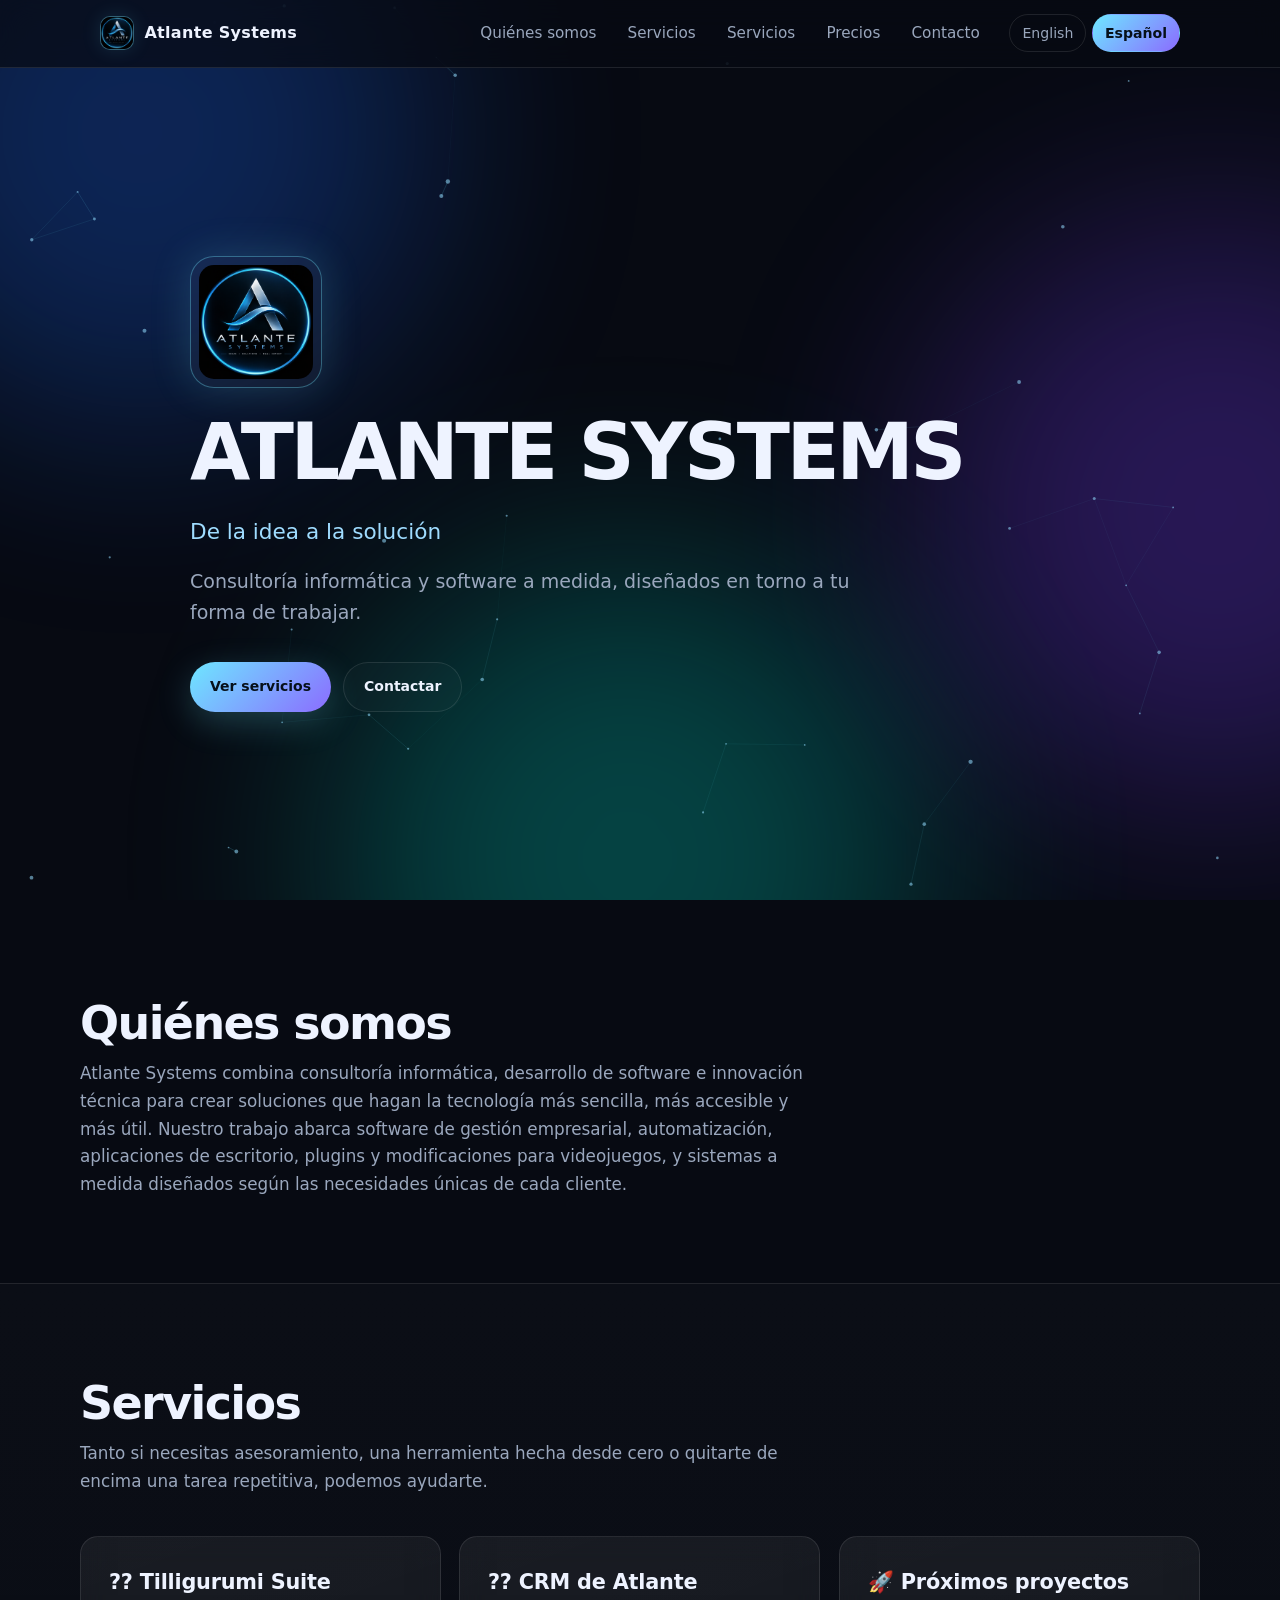
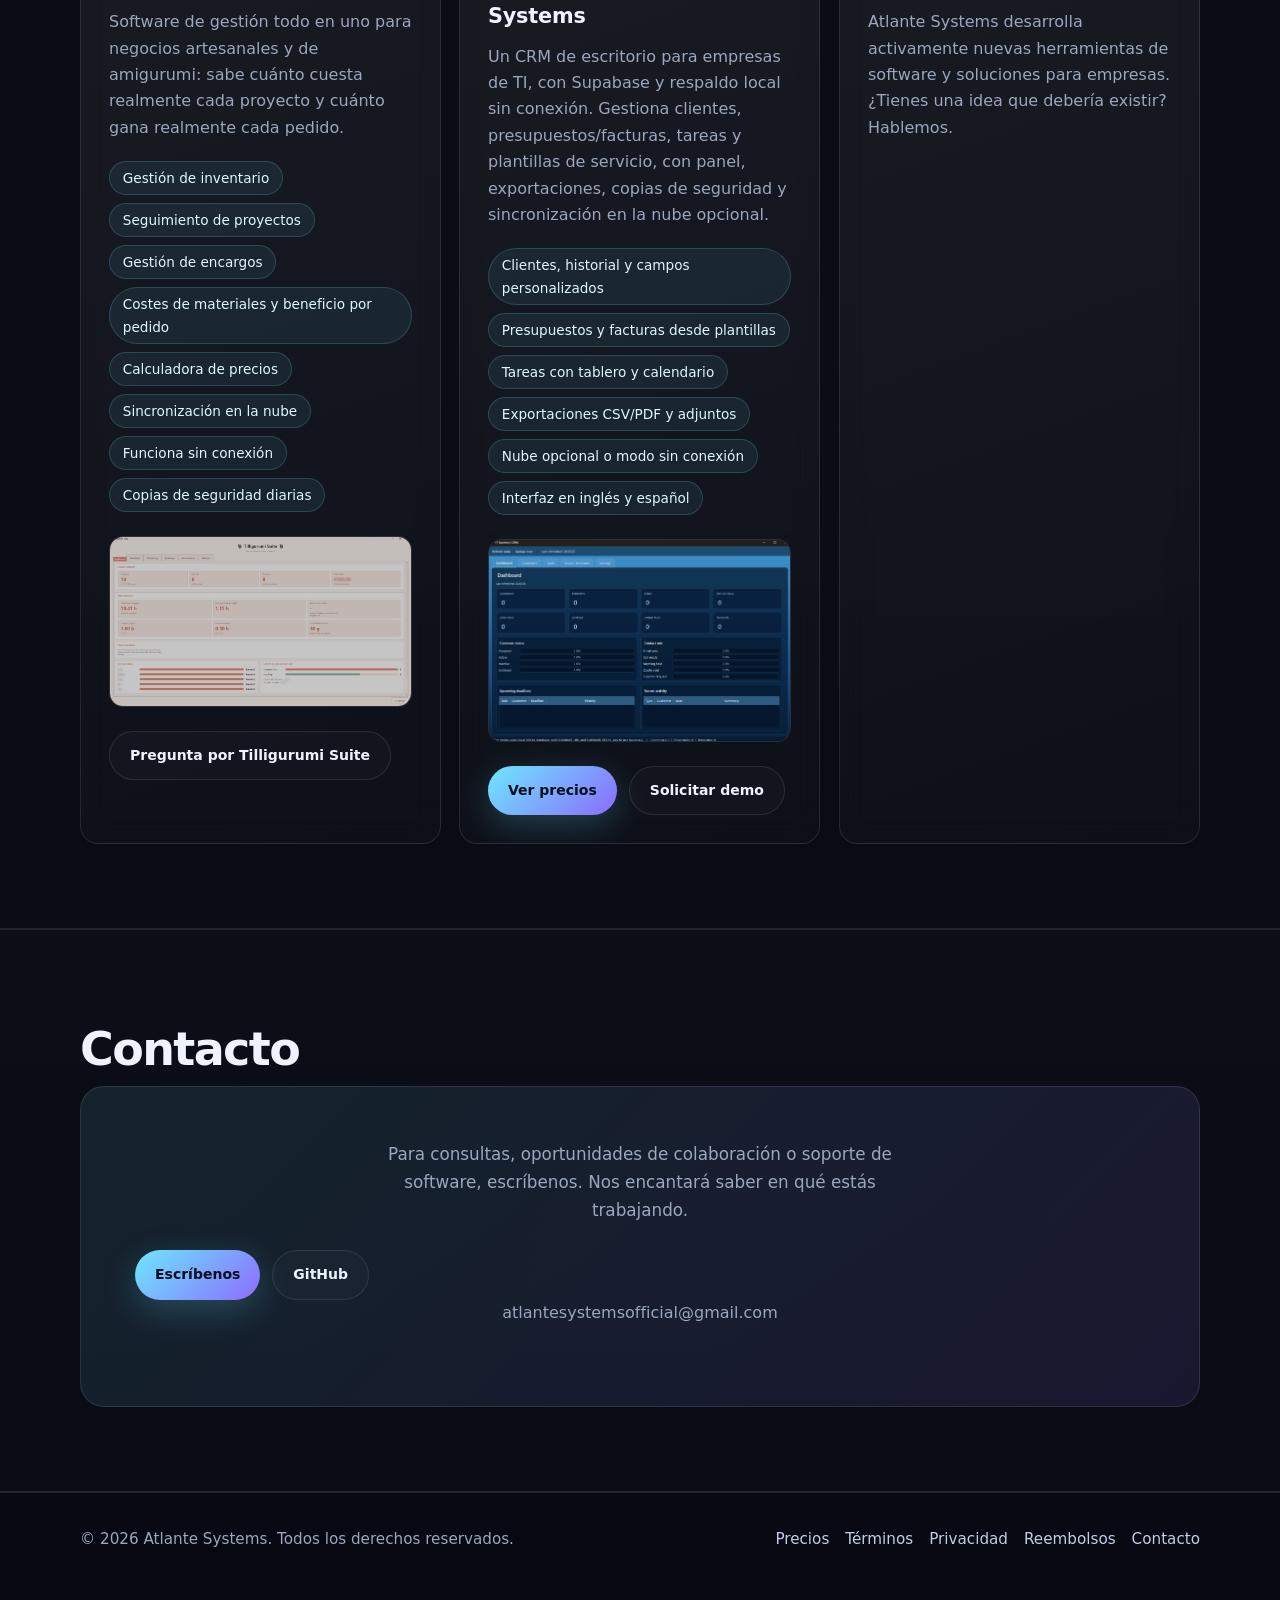
==== index-es.html @ a7b64d45 "Fix broken layout and restore homepage content - Make reveal animations JS-gated so content is visib" ====
<!DOCTYPE html>
<html lang="es">
<head>
<meta charset="UTF-8">
<meta name="viewport" content="width=device-width, initial-scale=1">

<title>Atlante Systems | Consultoría informática y software a medida</title>
<meta name="description" content="Atlante Systems es una consultora informática y estudio de software. Creamos software de gestión, automatización, aplicaciones de escritorio, plugins para juegos y sistemas a medida.">
<meta name="theme-color" content="#0b1020">
<meta name="color-scheme" content="dark">

<link rel="icon" href="favicon.svg" type="image/svg+xml">
<link rel="alternate" hreflang="en" href="index.html">
<link rel="alternate" hreflang="es" href="index-es.html">
<link rel="alternate" hreflang="x-default" href="index.html">

<!-- Vistas previas de enlaces (WhatsApp, LinkedIn, Discord...).
     Cuando la web esté publicada, cambia og:image por la dirección completa, p. ej. https://tu-web.com/og-image.png -->
<meta property="og:type" content="website">
<meta property="og:site_name" content="Atlante Systems">
<meta property="og:title" content="Atlante Systems | Consultoría informática y software a medida">
<meta property="og:description" content="Software de gestión, automatización, aplicaciones de escritorio, plugins para juegos y sistemas a medida, diseñados en torno a tu forma de trabajar.">
<meta property="og:image" content="og-image.png">
<meta property="og:locale" content="es_ES">
<meta property="og:locale:alternate" content="en_GB">
<meta name="twitter:card" content="summary_large_image">

<script type="application/ld+json">
{
  "@context": "https://schema.org",
  "@type": "Organization",
  "name": "Atlante Systems",
  "description": "Consultoría informática y desarrollo de software: software de gestión, automatización, aplicaciones de escritorio, plugins para juegos y sistemas a medida.",
  "sameAs": ["https://github.com/Atlante-Systems"]
}
</script>

<link rel="stylesheet" href="styles.css">
<link rel="stylesheet" href="projects-carousel.css">
</head>

<body>

<a class="skip-link" href="#main">Saltar al contenido</a>
<div class="orbs" aria-hidden="true"><div class="orb one"></div><div class="orb two"></div><div class="orb three"></div></div>
<canvas id="network" aria-hidden="true"></canvas>

<header class="site-header">
  <nav class="nav" aria-label="Menú principal">
    <a class="brand" href="#top">
      <img src="logo.png" alt="" width="34" height="34">
      <span>Atlante Systems</span>
    </a>

    <ul class="nav-links">
      <li><a href="#about">Quiénes somos</a></li>
      <li><a href="#services">Servicios</a></li>
      <li><a href="#services">Servicios</a></li>
      <li><a href="pricing-es.html">Precios</a></li>
      <li><a href="#contact">Contacto</a></li>
    </ul>

    <div class="lang-switch" role="group" aria-label="Idioma">
      <a href="index.html" hreflang="en" lang="en">English</a>
      <a href="index-es.html" hreflang="es" lang="es" aria-current="page">Español</a>
    </div>
  </nav>
</header>

<main id="main">

  <section class="hero" id="top">
    <img class="hero-logo" src="logo.png" alt="Logotipo de Atlante Systems" width="150" height="150" fetchpriority="high">

    <h1>ATLANTE SYSTEMS</h1>
    <p class="subtitle">De la idea a la solución</p>
    <p class="lead">Consultoría informática y software a medida, diseñados en torno a tu forma de trabajar.</p>

    <div class="hero-buttons">
      <a href="#services" class="btn btn-primary">Ver servicios</a>
      <a href="#contact" class="btn btn-secondary">Contactar</a>
    </div>
  </section>

  <section class="section reveal" id="about">
    <div class="container">
      <h2>Quiénes somos</h2>
      <p class="about-text">
        Atlante Systems combina consultoría informática, desarrollo de software e innovación técnica
        para crear soluciones que hagan la tecnología más sencilla, más accesible y más útil.
        Nuestro trabajo abarca software de gestión empresarial, automatización, aplicaciones de escritorio,
        plugins y modificaciones para videojuegos, y sistemas a medida diseñados
        según las necesidades únicas de cada cliente.
      </p>
    </div>
  </section>

  <section class="section section--alt reveal" id="services">
    <div class="container">
      <h2>Servicios</h2>
      <p class="section-intro">
        Tanto si necesitas asesoramiento, una herramienta hecha desde cero o quitarte de encima
        una tarea repetitiva, podemos ayudarte.
      </p>

      <div class="cards">
                        <article class="card tilt">
          <h3>?? Tilligurumi Suite</h3>
          <p>
            Software de gestión todo en uno para negocios artesanales y de amigurumi:
            sabe cuánto cuesta realmente cada proyecto y cuánto gana realmente cada pedido.
          </p>

          <ul class="chips">
            <li>Gestión de inventario</li>
            <li>Seguimiento de proyectos</li>
            <li>Gestión de encargos</li>
            <li>Costes de materiales y beneficio por pedido</li>
            <li>Calculadora de precios</li>
            <li>Sincronización en la nube</li>
            <li>Funciona sin conexión</li>
            <li>Copias de seguridad diarias</li>
          </ul>

          <figure class="shot">
            <img src="tilligurumi-dashboard.png" alt="Panel de Tilligurumi Suite con pedidos, avisos de stock y beneficio por pedido" width="1200" height="800" loading="lazy">
          </figure>

          <div class="card-actions">
            <a class="btn btn-secondary" href="https://mail.google.com/mail/?view=cm&fs=1&to=atlantesystemsofficial@gmail.com&su=Tilligurumi%20Suite%20Enquiry">Pregunta por Tilligurumi Suite</a>
          </div>
        </article>

<article class="card tilt">
          <h3>?? CRM de Atlante Systems</h3>
          <p>
            Un CRM de escritorio para empresas de TI, con Supabase y respaldo local sin conexión.
            Gestiona clientes, presupuestos/facturas, tareas y plantillas de servicio, con panel,
            exportaciones, copias de seguridad y sincronización en la nube opcional.
          </p>

          <ul class="chips">
            <li>Clientes, historial y campos personalizados</li>
            <li>Presupuestos y facturas desde plantillas</li>
            <li>Tareas con tablero y calendario</li>
            <li>Exportaciones CSV/PDF y adjuntos</li>
            <li>Nube opcional o modo sin conexión</li>
            <li>Interfaz en inglés y español</li>
          </ul>

          <figure class="shot">
            <img src="atlante.png" alt="Panel del CRM de Atlante Systems con clientes, actividad reciente y próximos plazos" width="1200" height="800" loading="lazy">
          </figure>

          <div class="card-actions">
            <a class="btn btn-primary" href="pricing-es.html">Ver precios</a>
            <a class="btn btn-secondary" href="https://mail.google.com/mail/?view=cm&fs=1&to=atlantesystemsofficial@gmail.com&su=Solicitud%20de%20demo%20CRM%20de%20Atlante%20Systems">Solicitar demo</a>
          </div>
        </article>

        <article class="card tilt">
          <h3>🚀 Próximos proyectos</h3>
          <p>
            Atlante Systems desarrolla activamente nuevas herramientas de software y soluciones para empresas.
            ¿Tienes una idea que debería existir? Hablemos.
          </p>
        </article>
      </div>
    </div>
  </section>

  <section class="section section--alt reveal" id="contact">
    <div class="container">
      <h2>Contacto</h2>
      <div class="contact-card cta">
        <p class="about-text">
          Para consultas, oportunidades de colaboración o soporte de software, escríbenos.
          Nos encantará saber en qué estás trabajando.
        </p>

        <div class="contact-actions">
          <a class="btn btn-primary" href="https://mail.google.com/mail/?view=cm&fs=1&to=atlantesystemsofficial@gmail.com">Escríbenos</a>
          <a class="btn btn-secondary" href="https://github.com/Atlante-Systems">GitHub</a>
        </div>

        <p class="contact-email">atlantesystemsofficial@gmail.com</p>
      </div>
    </div>
  </section>

</main>

<footer class="site-footer">
  <div class="container footer-grid">
    <p>© 2026 Atlante Systems. Todos los derechos reservados.</p>
    <nav aria-label="Legal" class="footer-links">
      <a href="pricing-es.html">Precios</a>
      <a href="terms-es.html">Términos</a>
      <a href="privacy-es.html">Privacidad</a>
      <a href="refund-es.html">Reembolsos</a>
      <a href="#contact">Contacto</a>
    </nav>
  </div>
</footer>

<script src="site.js" defer></script>
</body>
</html>
---- styles.css ----
/* Atlante Systems - shared styles */
:root {
  --bg: #070a12;
  --bg-soft: #0d1322;
  --surface: rgba(255,255,255,.045);
  --surface-strong: rgba(255,255,255,.07);
  --line: rgba(255,255,255,.10);
  --line-strong: rgba(110,231,255,.38);
  --text: #eef3ff;
  --text-soft: #c3cde8;
  --muted: #9aa7bd;
  --cyan: #6ee7ff;
  --violet: #8b6cff;
  --accent: #6ee7ff;
  --accent-strong: #b7a8ff;
  --subtitle: #9fdcff;
  --bg-accent: #0b1020;
  --radius: 18px;
  --maxw: 1120px;
}

*,*::before,*::after{box-sizing:border-box}
html{scroll-behavior:smooth;scroll-padding-top:5.5rem;-webkit-text-size-adjust:100%}
body{margin:0;min-height:100vh;background:var(--bg);color:var(--text);font-family:Inter,"Segoe UI",system-ui,-apple-system,sans-serif;line-height:1.65;overflow-x:hidden}
img{display:block;max-width:100%;height:auto}
h1,h2,h3,h4,p,ul,figure{margin:0}
ul{padding:0;list-style:none}
a{color:var(--cyan);text-underline-offset:3px}
a:hover{color:#fff}
:focus-visible{outline:3px solid var(--cyan);outline-offset:3px;border-radius:6px}

.skip-link{position:absolute;top:-4rem;left:1rem;z-index:200;padding:.6rem 1rem;border-radius:8px;background:linear-gradient(135deg,var(--cyan),var(--violet));color:#06101a;font-weight:700;text-decoration:none}
.skip-link:focus{top:1rem;color:#06101a}

/* background */
#network{position:fixed;inset:0;z-index:0;width:100%;height:100%;pointer-events:none}
.orbs{position:fixed;inset:0;z-index:-1;overflow:hidden;pointer-events:none}
.orb{position:absolute;width:46vw;height:46vw;min-width:380px;min-height:380px;border-radius:50%;filter:blur(110px);opacity:.28;animation:drift 18s ease-in-out infinite alternate}
.orb.one{background:#1d6bff;top:-18%;left:-12%}
.orb.two{background:#7b3cff;top:24%;right:-18%;animation-delay:-6s}
.orb.three{background:#00d5c0;bottom:-28%;left:26%;animation-delay:-12s}
@keyframes drift{from{transform:translate3d(0,0,0) scale(1)}to{transform:translate3d(6%,8%,0) scale(1.18)}}

/* layout */
.wrap,.container{width:min(var(--maxw),92%);margin-inline:auto;position:relative;z-index:1}
main, .site-footer, .site-header {position:relative;z-index:1}

/* header/nav */
.site-header{position:sticky;top:0;z-index:100;background:rgba(7,10,18,.72);-webkit-backdrop-filter:blur(14px);backdrop-filter:blur(14px);border-bottom:1px solid var(--line)}
.nav{display:flex;flex-wrap:wrap;align-items:center;gap:.75rem 1rem;max-width:var(--maxw);margin:0 auto;padding:.8rem 1.25rem}
.brand{display:flex;align-items:center;gap:.65rem;color:var(--text);font-weight:700;letter-spacing:.02em;text-decoration:none}
.brand:hover{color:var(--text)}
.brand img{width:34px;height:34px;border:1px solid rgba(110,231,255,.35);border-radius:10px;background:rgba(255,255,255,.04);object-fit:cover;box-shadow:0 0 20px rgba(110,231,255,.12)}
.nav-links{display:flex;flex-wrap:wrap;gap:.25rem;margin-left:auto}
.nav-links a{display:block;padding:.5rem .85rem;border-radius:8px;color:var(--muted);font-size:.95rem;text-decoration:none}
.nav-links a:hover{background:rgba(255,255,255,.06);color:#fff}
.lang-switch{display:flex;gap:.35rem}
.lang-switch a{padding:.4rem .75rem;border:1px solid var(--line);border-radius:999px;color:var(--muted);font-size:.88rem;text-decoration:none;transition:all .2s}
.lang-switch a:hover{background:rgba(255,255,255,.08);color:#fff;border-color:rgba(110,231,255,.35)}
.lang-switch a[aria-current="page"]{background:linear-gradient(135deg,var(--cyan),var(--violet));border-color:transparent;color:#06101a;font-weight:700}
@media (max-width:760px){html{scroll-padding-top:7rem}.nav-links{order:3;width:100%;margin-left:0;justify-content:center}.lang-switch{margin-left:auto}}

/* hero */
.hero{padding:92px 0 96px;min-height:calc(100vh - 4rem);min-height:calc(100svh - 4rem);display:flex;flex-direction:column;justify-content:center;align-items:flex-start;max-width:900px;margin:0 auto;width:min(var(--maxw),92%)}
.hero-center{align-items:center;text-align:center}
.hero-logo{width:clamp(96px,18vw,132px);aspect-ratio:1;margin-bottom:1.5rem;border:1px solid rgba(110,231,255,.35);border-radius:24px;background:rgba(255,255,255,.04);box-shadow:0 0 40px rgba(110,231,255,.18);object-fit:cover;padding:8px}
.eyebrow,.kicker{display:inline-flex;align-items:center;gap:9px;padding:7px 14px;margin-bottom:22px;border:1px solid var(--line);border-radius:999px;background:rgba(255,255,255,.035);color:var(--cyan);font-size:12px;font-weight:600;letter-spacing:.10em;text-transform:uppercase}
.pulse{width:7px;height:7px;border-radius:50%;background:var(--cyan);box-shadow:0 0 0 0 rgba(110,231,255,.7);animation:pulse 2.2s infinite}
@keyframes pulse{70%{box-shadow:0 0 0 12px rgba(110,231,255,0)}100%{box-shadow:0 0 0 0 rgba(110,231,255,0)}}
h1{margin:0 0 22px;font-size:clamp(42px,6.4vw,78px);line-height:1.03;letter-spacing:-.045em;font-weight:750}
h1 .grad,.grad{background:linear-gradient(100deg,var(--cyan),#b7a8ff 55%,#fff);-webkit-background-clip:text;background-clip:text;color:transparent}
.subtitle{margin-bottom:1rem;color:var(--subtitle);font-size:clamp(1.05rem,3.2vw,1.35rem)}
.lede,.lead{max-width:680px;color:var(--muted);font-size:clamp(16px,2vw,19px);margin:0 0 34px}
.hero-center .lede,.hero-center .lead{margin-left:auto;margin-right:auto}
.hero-actions,.hero-buttons,.contact-actions,.card-actions{display:flex;flex-wrap:wrap;gap:12px}
.hero-center .hero-actions,.hero-center .hero-buttons{justify-content:center}
.stats{display:flex;flex-wrap:wrap;gap:42px;margin-top:58px}
.hero-center .stats{justify-content:center}
.stat .num{font-size:30px;font-weight:750;letter-spacing:-.03em}
.stat .label{color:var(--muted);font-size:13px}

/* buttons */
.btn{display:inline-flex;align-items:center;justify-content:center;min-height:46px;padding:12px 20px;border-radius:999px;border:1px solid var(--line);background:var(--surface);color:var(--text);font-size:14px;font-weight:600;text-decoration:none;cursor:pointer;transition:transform .25s ease,border-color .25s ease,background .25s ease,box-shadow .25s ease,color .25s ease}
.btn:hover{transform:translateY(-2px);border-color:rgba(110,231,255,.55);box-shadow:0 10px 30px rgba(0,0,0,.35);color:#fff}
.btn-primary,.btn.primary{border:0;background:linear-gradient(135deg,var(--cyan),var(--violet));color:#06101a;box-shadow:0 10px 34px rgba(110,231,255,.22)}
.btn-primary:hover,.btn.primary:hover{color:#06101a;border-color:transparent;filter:saturate(1.05)}
.btn-secondary,.btn.secondary{background:rgba(255,255,255,.02);color:var(--text)}

/* sections */
.section,.block{padding:84px 0}
.section--alt{background:linear-gradient(180deg,rgba(255,255,255,.02),rgba(255,255,255,.01));border-block:1px solid var(--line)}
.section-head{max-width:680px;margin-bottom:40px}
.section-head.center{text-align:center;margin-left:auto;margin-right:auto}
h2{margin:10px 0 12px;font-size:clamp(30px,4vw,46px);letter-spacing:-.035em;line-height:1.1}
.section-head p,.section-intro,.about-text{color:var(--muted);margin:0;max-width:46rem;font-size:1.05rem}
.section-intro{margin-bottom:2.5rem}
.about-grid{display:grid;grid-template-columns:1.2fr .8fr;gap:28px;align-items:start}
.about-panel{padding:28px;border:1px solid var(--line);border-radius:var(--radius);background:linear-gradient(160deg,rgba(255,255,255,.06),rgba(255,255,255,.018))}
.about-panel ul{display:grid;gap:12px;color:var(--muted)}
.about-panel li{padding-left:18px;position:relative}
.about-panel li::before{content:"";position:absolute;left:0;top:.7em;width:8px;height:8px;border-radius:50%;background:linear-gradient(135deg,var(--cyan),var(--violet))}
@media (max-width:860px){.about-grid{grid-template-columns:1fr}}

/* cards */
.cards,.grid,.projects,.pricing-grid{display:grid;grid-template-columns:repeat(auto-fit,minmax(250px,1fr));gap:18px}
.projects{grid-template-columns:repeat(auto-fit,minmax(320px,1fr))}
.card,.pricing-card{position:relative;padding:28px;border:1px solid var(--line);border-radius:var(--radius);background:linear-gradient(160deg,rgba(255,255,255,.06),rgba(255,255,255,.018));backdrop-filter:blur(14px);overflow:hidden;transition:transform .18s ease,border-color .25s ease,box-shadow .25s ease}
.card::before,.pricing-card::before{content:"";position:absolute;inset:0;background:radial-gradient(320px circle at var(--mx,50%) var(--my,50%),rgba(110,231,255,.16),transparent 60%);opacity:0;transition:opacity .3s ease;pointer-events:none}
.card:hover,.card:focus-within,.pricing-card:hover,.pricing-card:focus-within{border-color:rgba(110,231,255,.38);box-shadow:0 24px 60px rgba(0,0,0,.42)}
.card:hover::before,.pricing-card:hover::before{opacity:1}
.tilt{transform:perspective(900px) rotateX(var(--rx,0deg)) rotateY(var(--ry,0deg))}
.icon,.card-icon{width:44px;height:44px;display:grid;place-items:center;border-radius:12px;margin-bottom:18px;background:rgba(110,231,255,.10);border:1px solid rgba(110,231,255,.22);color:var(--cyan);font-size:20px;line-height:1}
.card h3,.pricing-card h3{margin:0 0 10px;font-size:1.3rem;letter-spacing:-.01em;color:var(--text)}
.card p,.pricing-card p,.prose p,.prose li{color:var(--muted)}
.card-actions{margin-top:1.5rem}
.chips{display:flex;flex-wrap:wrap;gap:.5rem;margin-top:1.25rem}
.chips li{padding:.3rem .8rem;background:rgba(110,231,255,.08);border:1px solid rgba(110,231,255,.18);border-radius:999px;color:#dff7ff;font-size:.85rem}
.shot{margin-top:1.5rem;overflow:hidden;border:1px solid var(--line);border-radius:14px;background:rgba(255,255,255,.02)}
.shot img{width:100%;height:auto}

/* timeline / process */
.timeline{display:grid;grid-template-columns:repeat(auto-fit,minmax(210px,1fr));gap:20px;counter-reset:step}
.step{position:relative;padding-top:30px;border-top:1px solid var(--line)}
.step::before{counter-increment:step;content:"0" counter(step);position:absolute;top:-14px;left:0;background:var(--bg);padding-right:12px;color:var(--cyan);font-size:13px;font-weight:700;letter-spacing:.08em}
.step h4{margin:0 0 6px;font-size:16px}
.step p{margin:0;color:var(--muted);font-size:14px}

/* contact / CTA */
.cta,.contact-card{position:relative;padding:40px;border-radius:24px;border:1px solid var(--line);background:linear-gradient(135deg,rgba(110,231,255,.10),rgba(139,108,255,.12));overflow:hidden}
.cta{text-align:center;padding:54px}
.cta p{color:var(--muted);margin:0 auto 26px;max-width:560px}
.contact-email{margin-top:1rem;color:var(--muted)}
.contact-actions{margin-top:1.5rem}

/* footer */
.site-footer{padding:34px 0 50px;color:var(--muted);font-size:.95rem;border-top:1px solid var(--line);background:rgba(7,10,18,.35)}
.site-footer a{color:var(--text-soft);text-decoration:none}
.site-footer a:hover{color:#fff}
.footer-grid{display:flex;flex-wrap:wrap;gap:.75rem 1.5rem;align-items:center;justify-content:space-between;width:min(var(--maxw),92%);margin:0 auto}
.footer-links{display:flex;flex-wrap:wrap;gap:.5rem 1rem}

/* simple pages / pricing / legal */
.page-hero{padding:84px 0 2rem;min-height:auto}
.narrow{max-width:860px}
.prose h2{font-size:1.35rem;margin:1.75rem 0 .5rem}
.prose p,.prose li{color:var(--muted)}
.prose ul{list-style:disc;padding-left:1.25rem;margin:.5rem 0 1rem}
.prose a{color:var(--cyan)}
.pricing-card .price{margin:.5rem 0 .25rem}
.price-amount{font-size:2.2rem;font-weight:800;color:var(--text)}
.price-period{color:var(--muted);font-size:1rem}
.muted{color:var(--muted)}
.small{font-size:.9rem;margin-top:.75rem}
.check-list{list-style:none;padding:0;margin:1.25rem 0;display:grid;gap:.55rem}
.check-list li{position:relative;padding-left:1.5rem;color:var(--muted)}
.check-list li::before{content:"?";position:absolute;left:0;color:var(--cyan);font-weight:700}
.prose a.btn-primary,.prose a.btn-primary:visited{color:#06101a}
.prose a.btn-primary:hover,.prose a.btn-primary:focus-visible{color:#06101a}
.prose a.btn-secondary,.prose a.btn-secondary:visited{color:var(--text)}
.prose a.btn-secondary:hover,.prose a.btn-secondary:focus-visible{color:#fff}

/* reveal - hidden only when JS is active */
.js .reveal{opacity:0;transform:translateY(26px);transition:opacity .8s ease,transform .8s cubic-bezier(.2,.8,.2,1)}
.js .reveal.visible{opacity:1;transform:none}

@media (prefers-reduced-motion: reduce){
  html{scroll-behavior:auto}
  *,*::before,*::after{animation:none !important;transition:none !important}
  .reveal{opacity:1;transform:none}
  .orb{display:none}
}
@media (max-width:720px){
  .hero{padding-top:64px;min-height:auto}
  .stats{gap:26px}
  .cta,.contact-card{padding:34px 22px}
}
---- projects-carousel.css ----
/* Projects carousel.
   Load this AFTER styles.css (add a <link> below the existing stylesheet).

   Scoped to .projects so the Services cards are unaffected. */

.projects {
  display: flex;
  align-items: stretch;
  gap: 20px;
  overflow-x: auto;
  overflow-y: hidden;
  scroll-snap-type: x mandatory;
  scroll-padding-inline: 4px;
  overscroll-behavior-inline: contain;
  padding: 4px 4px 16px;
  scrollbar-width: thin;
  scrollbar-color: rgba(120, 180, 230, 0.55) rgba(255, 255, 255, 0.04);
}

.projects > .card {
  flex: 0 0 380px;
  max-width: 380px;
  display: flex;
  flex-direction: column;
  scroll-snap-align: start;
  scroll-snap-stop: always;
}

@media (max-width: 600px) {
  .projects > .card {
    flex-basis: min(380px, 86vw);
    max-width: min(380px, 86vw);
  }
}

/* Fixed-size screenshots inside the project cards. */
.projects .shot {
  margin: 16px 0 0;
}

.projects .shot img {
  display: block;
  width: 100%;
  height: 220px;
  object-fit: cover;
  object-position: top center;
  border-radius: 8px;
}

/* Keep action buttons aligned at the bottom of each card. */
.projects .card-actions {
  margin-top: auto;
  padding-top: 16px;
}

/* Subtle horizontal scrollbar. */
.projects::-webkit-scrollbar {
  height: 10px;
}

.projects::-webkit-scrollbar-track {
  background: rgba(255, 255, 255, 0.04);
  border-radius: 8px;
}

.projects::-webkit-scrollbar-thumb {
  background: rgba(120, 180, 230, 0.55);
  border-radius: 8px;
}

.projects::-webkit-scrollbar-thumb:hover {
  background: rgba(120, 180, 230, 0.8);
}
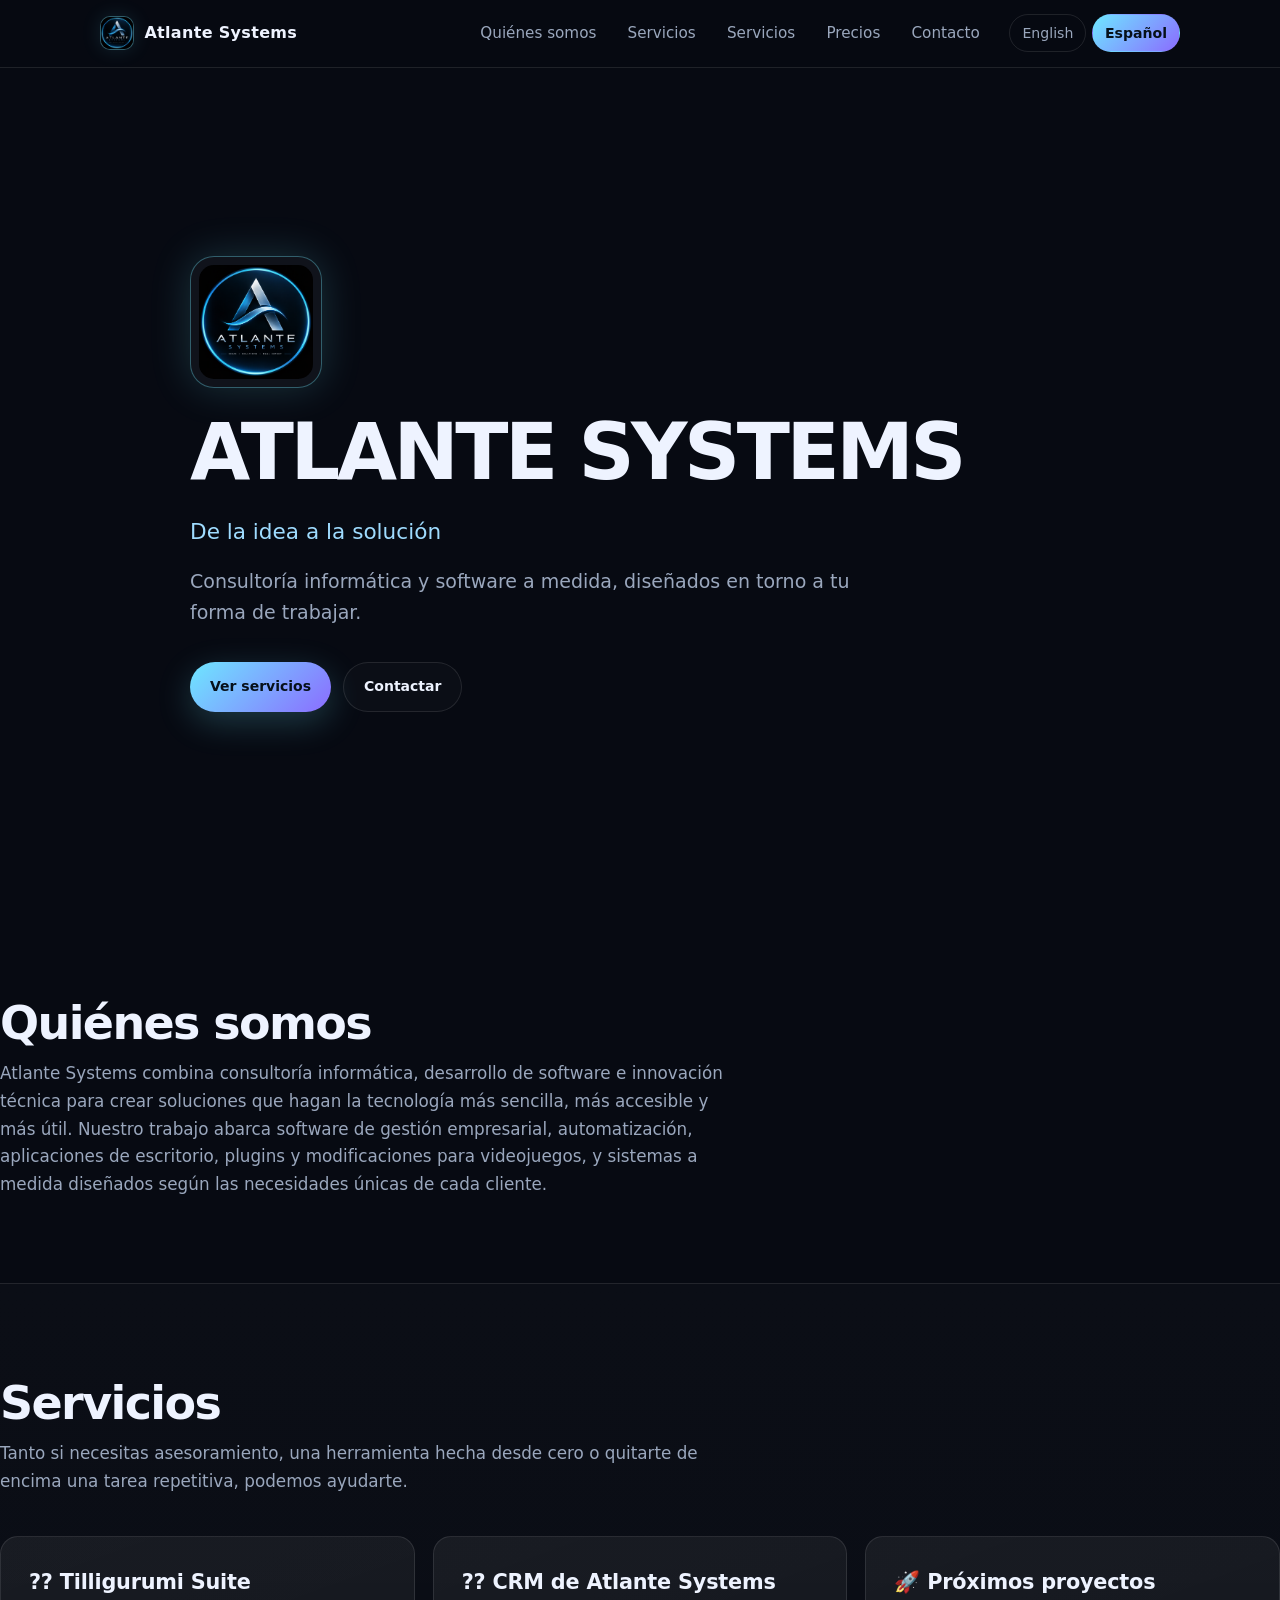
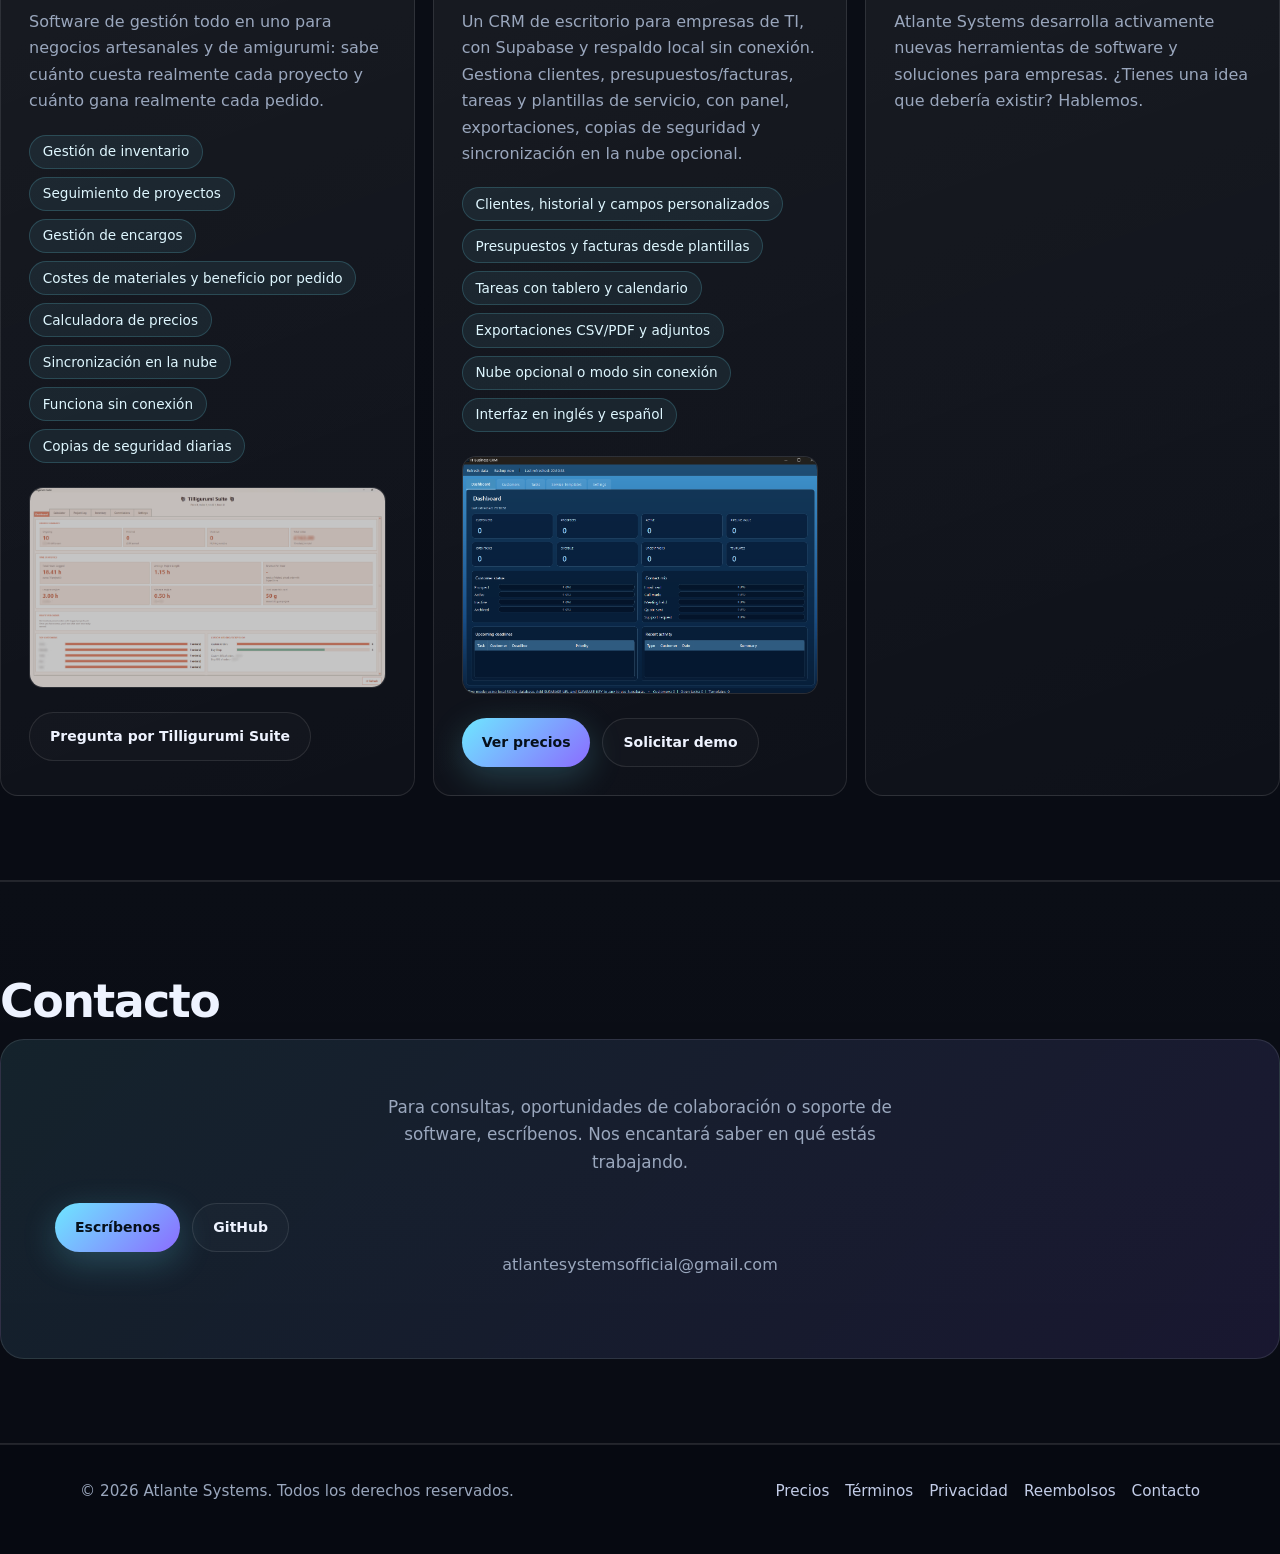
==== commit 4d978e3c: "Add async image decoding hints" ====
--- a/index-es.html
+++ b/index-es.html
@@ -48,7 +48,7 @@
 <header class="site-header">
   <nav class="nav" aria-label="Menú principal">
     <a class="brand" href="#top">
-      <img src="logo.png" alt="" width="34" height="34">
+      <img src="logo.png" alt="" width="34" height="34" decoding="async">
       <span>Atlante Systems</span>
     </a>
 
@@ -70,7 +70,7 @@
 <main id="main">
 
   <section class="hero" id="top">
-    <img class="hero-logo" src="logo.png" alt="Logotipo de Atlante Systems" width="150" height="150" fetchpriority="high">
+    <img class="hero-logo" src="logo.png" alt="Logotipo de Atlante Systems" width="150" height="150" fetchpriority="high" decoding="async">
 
     <h1>ATLANTE SYSTEMS</h1>
     <p class="subtitle">De la idea a la solución</p>
@@ -123,7 +123,7 @@
           </ul>
 
           <figure class="shot">
-            <img src="tilligurumi-dashboard.png" alt="Panel de Tilligurumi Suite con pedidos, avisos de stock y beneficio por pedido" width="1200" height="800" loading="lazy">
+            <img decoding="async" src="tilligurumi-dashboard.png" alt="Panel de Tilligurumi Suite con pedidos, avisos de stock y beneficio por pedido" width="1200" height="800" loading="lazy">
           </figure>
 
           <div class="card-actions">
@@ -149,7 +149,7 @@
           </ul>
 
           <figure class="shot">
-            <img src="atlante.png" alt="Panel del CRM de Atlante Systems con clientes, actividad reciente y próximos plazos" width="1200" height="800" loading="lazy">
+            <img decoding="async" src="atlante.png" alt="Panel del CRM de Atlante Systems con clientes, actividad reciente y próximos plazos" width="1200" height="800" loading="lazy">
           </figure>
 
           <div class="card-actions">
--- a/styles.css
+++ b/styles.css
@@ -33,20 +33,15 @@
 .skip-link:focus{top:1rem;color:#06101a}
 
 /* background */
-#network{position:fixed;inset:0;z-index:0;width:100%;height:100%;pointer-events:none}
-.orbs{position:fixed;inset:0;z-index:-1;overflow:hidden;pointer-events:none}
-.orb{position:absolute;width:46vw;height:46vw;min-width:380px;min-height:380px;border-radius:50%;filter:blur(110px);opacity:.28;animation:drift 18s ease-in-out infinite alternate}
-.orb.one{background:#1d6bff;top:-18%;left:-12%}
-.orb.two{background:#7b3cff;top:24%;right:-18%;animation-delay:-6s}
-.orb.three{background:#00d5c0;bottom:-28%;left:26%;animation-delay:-12s}
-@keyframes drift{from{transform:translate3d(0,0,0) scale(1)}to{transform:translate3d(6%,8%,0) scale(1.18)}}
+#network,.orbs,.orbs{position:fixed;inset:0;z-index:-1;overflow:hidden;pointer-events:none}
+to{transform:translate3d(6%,8%,0) scale(1.18)}}
 
 /* layout */
 .wrap,.container{width:min(var(--maxw),92%);margin-inline:auto;position:relative;z-index:1}
 main, .site-footer, .site-header {position:relative;z-index:1}
 
 /* header/nav */
-.site-header{position:sticky;top:0;z-index:100;background:rgba(7,10,18,.72);-webkit-backdrop-filter:blur(14px);backdrop-filter:blur(14px);border-bottom:1px solid var(--line)}
+.site-header{position:sticky;top:0;z-index:100;background:rgba(7,10,18,.94);border-bottom:1px solid var(--line)}
 .nav{display:flex;flex-wrap:wrap;align-items:center;gap:.75rem 1rem;max-width:var(--maxw);margin:0 auto;padding:.8rem 1.25rem}
 .brand{display:flex;align-items:center;gap:.65rem;color:var(--text);font-weight:700;letter-spacing:.02em;text-decoration:none}
 .brand:hover{color:var(--text)}
@@ -80,8 +75,8 @@
 .stat .label{color:var(--muted);font-size:13px}
 
 /* buttons */
-.btn{display:inline-flex;align-items:center;justify-content:center;min-height:46px;padding:12px 20px;border-radius:999px;border:1px solid var(--line);background:var(--surface);color:var(--text);font-size:14px;font-weight:600;text-decoration:none;cursor:pointer;transition:transform .25s ease,border-color .25s ease,background .25s ease,box-shadow .25s ease,color .25s ease}
-.btn:hover{transform:translateY(-2px);border-color:rgba(110,231,255,.55);box-shadow:0 10px 30px rgba(0,0,0,.35);color:#fff}
+.btn{display:inline-flex;align-items:center;justify-content:center;min-height:46px;padding:12px 20px;border-radius:999px;border:1px solid var(--line);background:var(--surface);color:var(--text);font-size:14px;font-weight:600;text-decoration:none;cursor:pointer;transition:border-color .2s ease,background .2s ease,color .2s ease}
+.btn:hover{border-color:rgba(110,231,255,.55);box-shadow:0 10px 30px rgba(0,0,0,.35);color:#fff}
 .btn-primary,.btn.primary{border:0;background:linear-gradient(135deg,var(--cyan),var(--violet));color:#06101a;box-shadow:0 10px 34px rgba(110,231,255,.22)}
 .btn-primary:hover,.btn.primary:hover{color:#06101a;border-color:transparent;filter:saturate(1.05)}
 .btn-secondary,.btn.secondary{background:rgba(255,255,255,.02);color:var(--text)}
@@ -104,11 +99,10 @@
 /* cards */
 .cards,.grid,.projects,.pricing-grid{display:grid;grid-template-columns:repeat(auto-fit,minmax(250px,1fr));gap:18px}
 .projects{grid-template-columns:repeat(auto-fit,minmax(320px,1fr))}
-.card,.pricing-card{position:relative;padding:28px;border:1px solid var(--line);border-radius:var(--radius);background:linear-gradient(160deg,rgba(255,255,255,.06),rgba(255,255,255,.018));backdrop-filter:blur(14px);overflow:hidden;transition:transform .18s ease,border-color .25s ease,box-shadow .25s ease}
+.card,.pricing-card{position:relative;padding:28px;border:1px solid var(--line);border-radius:var(--radius);background:linear-gradient(160deg,rgba(255,255,255,.06),rgba(255,255,255,.025));overflow:hidden;transition:border-color .2s ease}
 .card::before,.pricing-card::before{content:"";position:absolute;inset:0;background:radial-gradient(320px circle at var(--mx,50%) var(--my,50%),rgba(110,231,255,.16),transparent 60%);opacity:0;transition:opacity .3s ease;pointer-events:none}
-.card:hover,.card:focus-within,.pricing-card:hover,.pricing-card:focus-within{border-color:rgba(110,231,255,.38);box-shadow:0 24px 60px rgba(0,0,0,.42)}
+.card:hover,.card:focus-within,.pricing-card:hover,.pricing-card:focus-within{border-color:rgba(110,231,255,.38)}
 .card:hover::before,.pricing-card:hover::before{opacity:1}
-.tilt{transform:perspective(900px) rotateX(var(--rx,0deg)) rotateY(var(--ry,0deg))}
 .icon,.card-icon{width:44px;height:44px;display:grid;place-items:center;border-radius:12px;margin-bottom:18px;background:rgba(110,231,255,.10);border:1px solid rgba(110,231,255,.22);color:var(--cyan);font-size:20px;line-height:1}
 .card h3,.pricing-card h3{margin:0 0 10px;font-size:1.3rem;letter-spacing:-.01em;color:var(--text)}
 .card p,.pricing-card p,.prose p,.prose li{color:var(--muted)}
@@ -159,16 +153,15 @@
 .prose a.btn-secondary,.prose a.btn-secondary:visited{color:var(--text)}
 .prose a.btn-secondary:hover,.prose a.btn-secondary:focus-visible{color:#fff}
 
-/* reveal - hidden only when JS is active */
-.js .reveal{opacity:0;transform:translateY(26px);transition:opacity .8s ease,transform .8s cubic-bezier(.2,.8,.2,1)}
-.js .reveal.visible{opacity:1;transform:none}
+/* reveal disabled for performance */
+.reveal,.js .reveal,.js .reveal.visible{opacity:1;transform:none}
 
 @media (prefers-reduced-motion: reduce){
   html{scroll-behavior:auto}
   *,*::before,*::after{animation:none !important;transition:none !important}
   .reveal{opacity:1;transform:none}
-  .orb{display:none}
-}
+  }
+@media (hover: none), (pointer: coarse){#network{display:none}}
 @media (max-width:720px){
   .hero{padding-top:64px;min-height:auto}
   .stats{gap:26px}
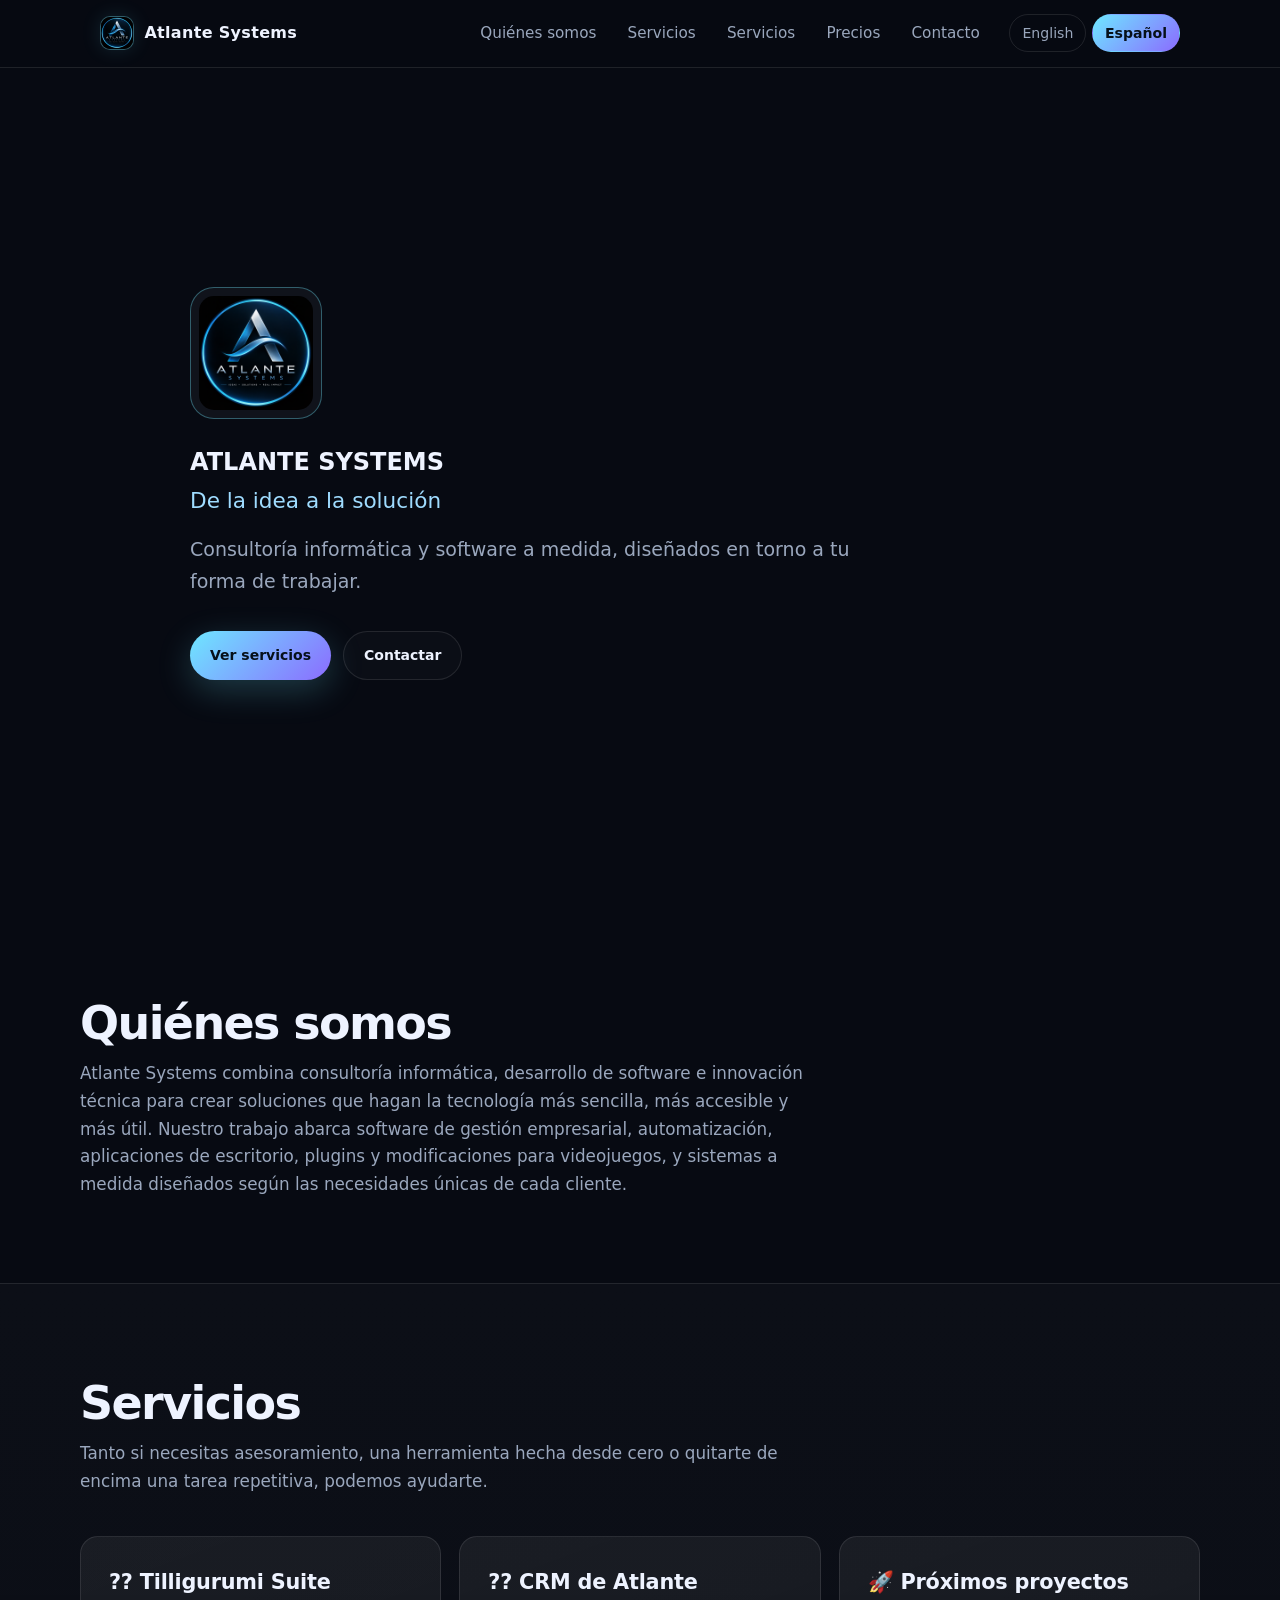
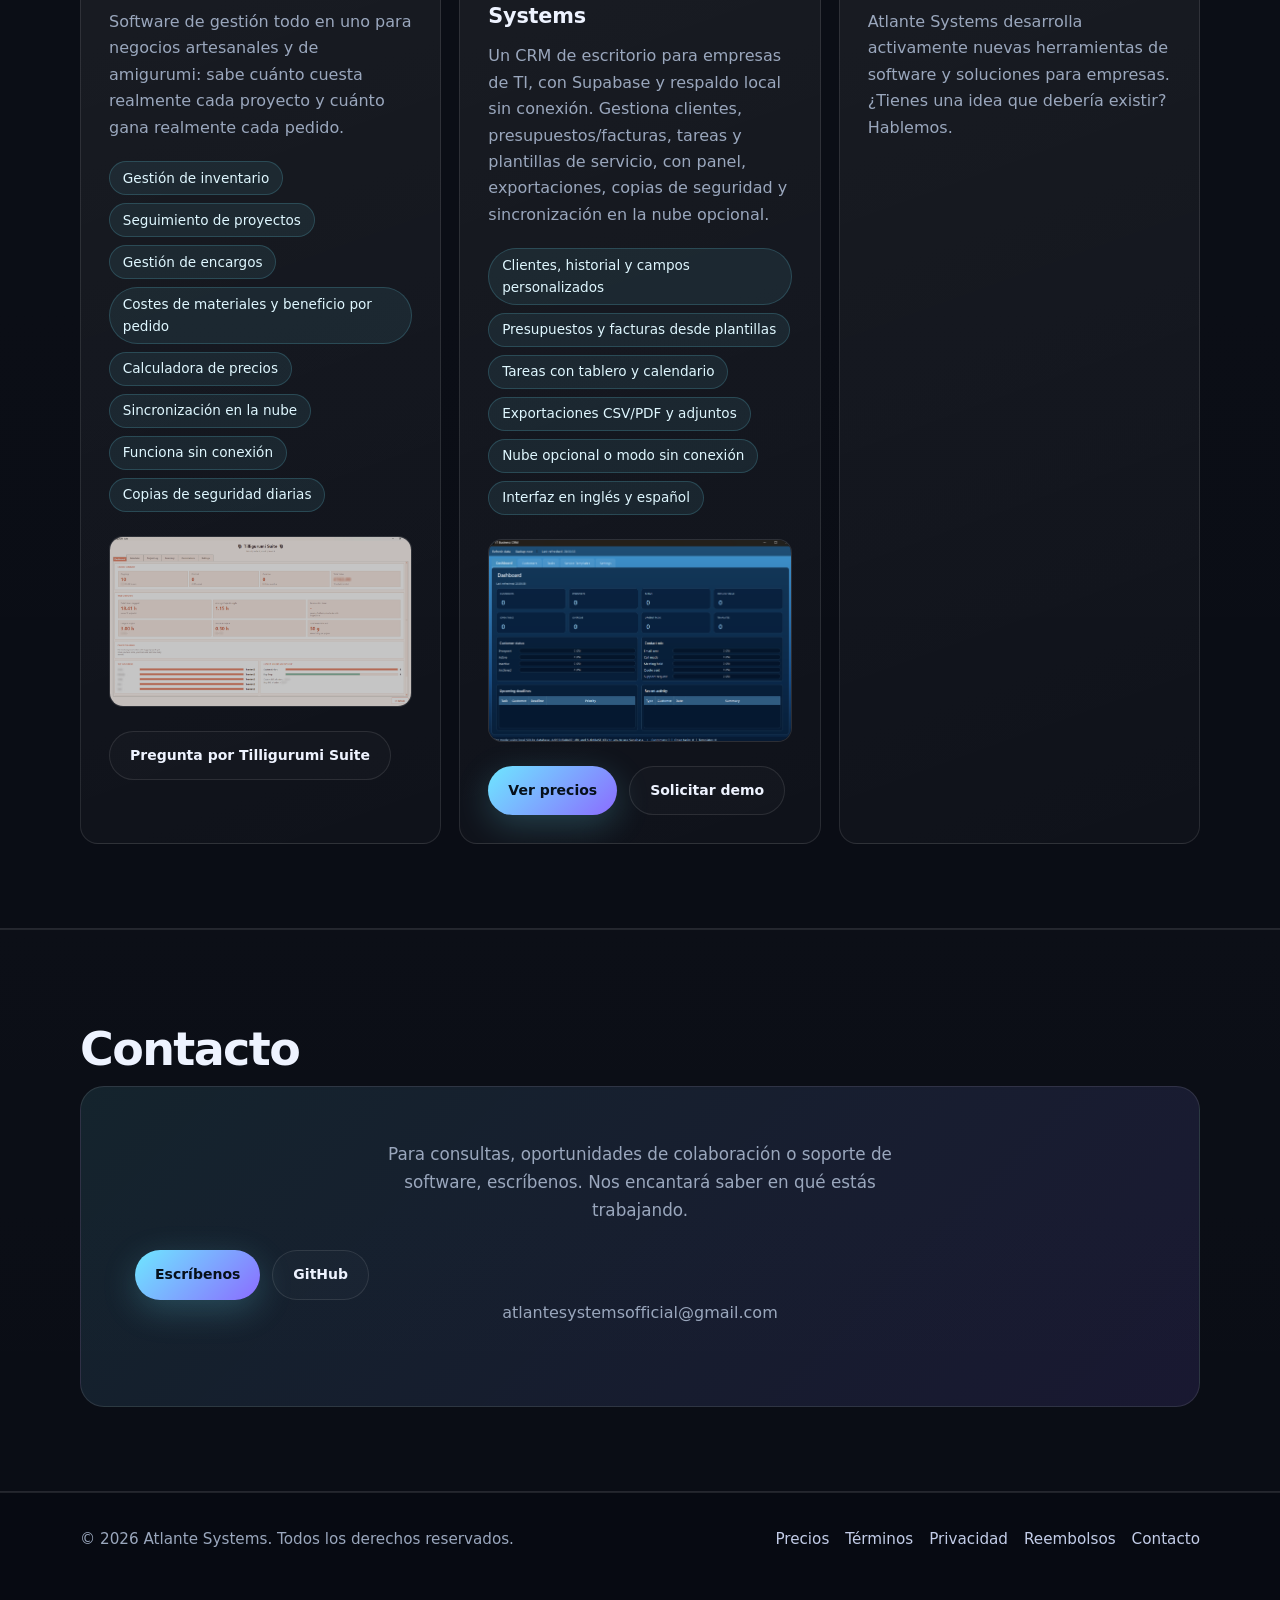
==== commit e04cc657: "Strip remaining heavy effects and optimize logo - Remove orbs/canvas markup, scripts, animations, tr" ====
--- a/index-es.html
+++ b/index-es.html
@@ -42,8 +42,6 @@
 <body>
 
 <a class="skip-link" href="#main">Saltar al contenido</a>
-<div class="orbs" aria-hidden="true"><div class="orb one"></div><div class="orb two"></div><div class="orb three"></div></div>
-<canvas id="network" aria-hidden="true"></canvas>
 
 <header class="site-header">
   <nav class="nav" aria-label="Menú principal">
@@ -203,6 +201,5 @@
   </div>
 </footer>
 
-<script src="site.js" defer></script>
 </body>
 </html>
--- a/styles.css
+++ b/styles.css
@@ -20,7 +20,7 @@
 }
 
 *,*::before,*::after{box-sizing:border-box}
-html{scroll-behavior:smooth;scroll-padding-top:5.5rem;-webkit-text-size-adjust:100%}
+html{scroll-behavior:auto;scroll-padding-top:5.5rem;-webkit-text-size-adjust:100%}
 body{margin:0;min-height:100vh;background:var(--bg);color:var(--text);font-family:Inter,"Segoe UI",system-ui,-apple-system,sans-serif;line-height:1.65;overflow-x:hidden}
 img{display:block;max-width:100%;height:auto}
 h1,h2,h3,h4,p,ul,figure{margin:0}
@@ -32,9 +32,8 @@
 .skip-link{position:absolute;top:-4rem;left:1rem;z-index:200;padding:.6rem 1rem;border-radius:8px;background:linear-gradient(135deg,var(--cyan),var(--violet));color:#06101a;font-weight:700;text-decoration:none}
 .skip-link:focus{top:1rem;color:#06101a}
 
-/* background */
-#network,.orbs,.orbs{position:fixed;inset:0;z-index:-1;overflow:hidden;pointer-events:none}
-to{transform:translate3d(6%,8%,0) scale(1.18)}}
+/* background - disabled for performance */
+#network,.orbs{display:none!important}
 
 /* layout */
 .wrap,.container{width:min(var(--maxw),92%);margin-inline:auto;position:relative;z-index:1}
@@ -58,10 +57,10 @@
 /* hero */
 .hero{padding:92px 0 96px;min-height:calc(100vh - 4rem);min-height:calc(100svh - 4rem);display:flex;flex-direction:column;justify-content:center;align-items:flex-start;max-width:900px;margin:0 auto;width:min(var(--maxw),92%)}
 .hero-center{align-items:center;text-align:center}
-.hero-logo{width:clamp(96px,18vw,132px);aspect-ratio:1;margin-bottom:1.5rem;border:1px solid rgba(110,231,255,.35);border-radius:24px;background:rgba(255,255,255,.04);box-shadow:0 0 40px rgba(110,231,255,.18);object-fit:cover;padding:8px}
+.hero-logo{width:clamp(96px,18vw,132px);aspect-ratio:1;margin-bottom:1.5rem;border:1px solid rgba(110,231,255,.35);border-radius:24px;background:rgba(255,255,255,.04);object-fit:cover;padding:8px}
 .eyebrow,.kicker{display:inline-flex;align-items:center;gap:9px;padding:7px 14px;margin-bottom:22px;border:1px solid var(--line);border-radius:999px;background:rgba(255,255,255,.035);color:var(--cyan);font-size:12px;font-weight:600;letter-spacing:.10em;text-transform:uppercase}
-.pulse{width:7px;height:7px;border-radius:50%;background:var(--cyan);box-shadow:0 0 0 0 rgba(110,231,255,.7);animation:pulse 2.2s infinite}
-@keyframes pulse{70%{box-shadow:0 0 0 12px rgba(110,231,255,0)}100%{box-shadow:0 0 0 0 rgba(110,231,255,0)}}
+.pulse{width:7px;height:7px;border-radius:50%;background:var(--cyan);}
+100%{box-shadow:0 0 0 0 rgba(110,231,255,0)}}
 h1{margin:0 0 22px;font-size:clamp(42px,6.4vw,78px);line-height:1.03;letter-spacing:-.045em;font-weight:750}
 h1 .grad,.grad{background:linear-gradient(100deg,var(--cyan),#b7a8ff 55%,#fff);-webkit-background-clip:text;background-clip:text;color:transparent}
 .subtitle{margin-bottom:1rem;color:var(--subtitle);font-size:clamp(1.05rem,3.2vw,1.35rem)}
@@ -76,9 +75,9 @@
 
 /* buttons */
 .btn{display:inline-flex;align-items:center;justify-content:center;min-height:46px;padding:12px 20px;border-radius:999px;border:1px solid var(--line);background:var(--surface);color:var(--text);font-size:14px;font-weight:600;text-decoration:none;cursor:pointer;transition:border-color .2s ease,background .2s ease,color .2s ease}
-.btn:hover{border-color:rgba(110,231,255,.55);box-shadow:0 10px 30px rgba(0,0,0,.35);color:#fff}
+.btn:hover{border-color:rgba(110,231,255,.55);color:#fff}
 .btn-primary,.btn.primary{border:0;background:linear-gradient(135deg,var(--cyan),var(--violet));color:#06101a;box-shadow:0 10px 34px rgba(110,231,255,.22)}
-.btn-primary:hover,.btn.primary:hover{color:#06101a;border-color:transparent;filter:saturate(1.05)}
+.btn-primary:hover,.btn.primary:hover{color:#06101a;border-color:transparent;}
 .btn-secondary,.btn.secondary{background:rgba(255,255,255,.02);color:var(--text)}
 
 /* sections */
@@ -100,7 +99,7 @@
 .cards,.grid,.projects,.pricing-grid{display:grid;grid-template-columns:repeat(auto-fit,minmax(250px,1fr));gap:18px}
 .projects{grid-template-columns:repeat(auto-fit,minmax(320px,1fr))}
 .card,.pricing-card{position:relative;padding:28px;border:1px solid var(--line);border-radius:var(--radius);background:linear-gradient(160deg,rgba(255,255,255,.06),rgba(255,255,255,.025));overflow:hidden;transition:border-color .2s ease}
-.card::before,.pricing-card::before{content:"";position:absolute;inset:0;background:radial-gradient(320px circle at var(--mx,50%) var(--my,50%),rgba(110,231,255,.16),transparent 60%);opacity:0;transition:opacity .3s ease;pointer-events:none}
+.card::before,.pricing-card::before{content:"";position:absolute;inset:0;background:radial-gradient(320px circle at var(--mx,50%) var(--my,50%),rgba(110,231,255,.16),transparent 60%);opacity:0;pointer-events:none}
 .card:hover,.card:focus-within,.pricing-card:hover,.pricing-card:focus-within{border-color:rgba(110,231,255,.38)}
 .card:hover::before,.pricing-card:hover::before{opacity:1}
 .icon,.card-icon{width:44px;height:44px;display:grid;place-items:center;border-radius:12px;margin-bottom:18px;background:rgba(110,231,255,.10);border:1px solid rgba(110,231,255,.22);color:var(--cyan);font-size:20px;line-height:1}
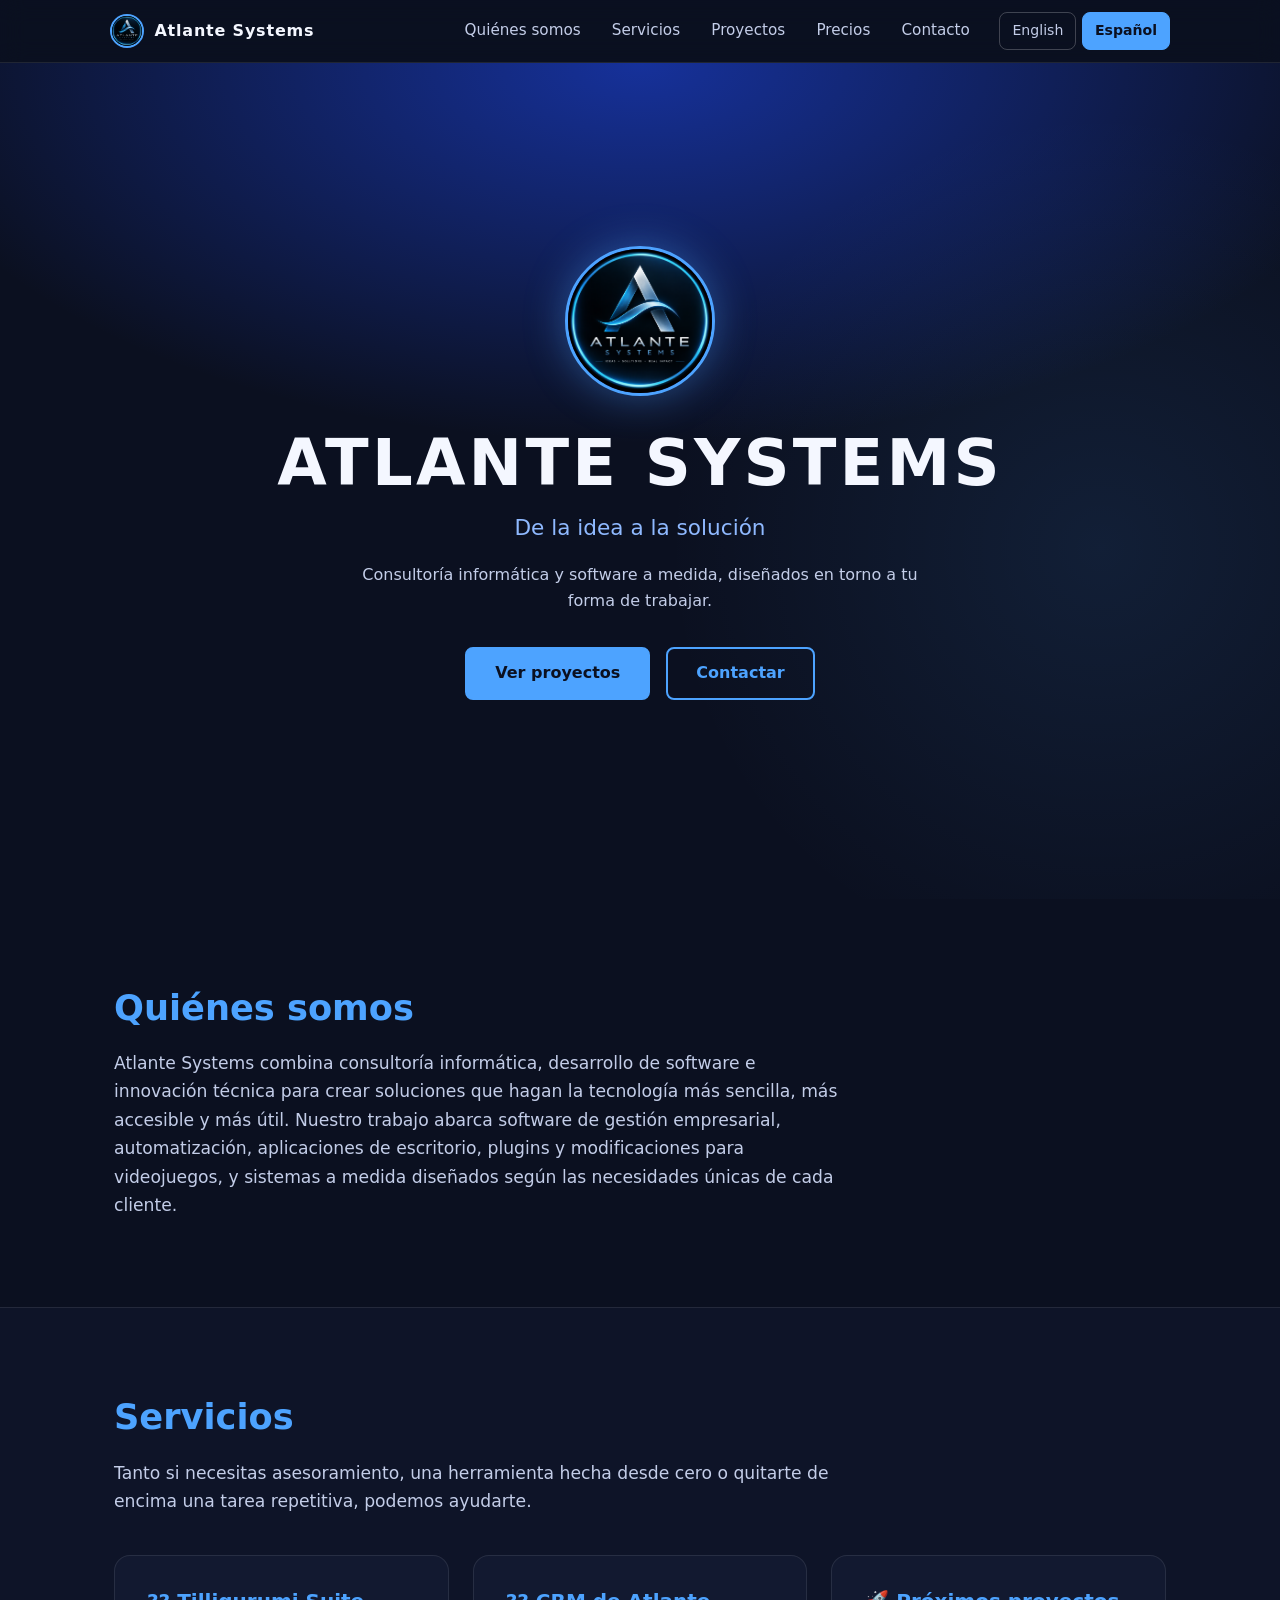
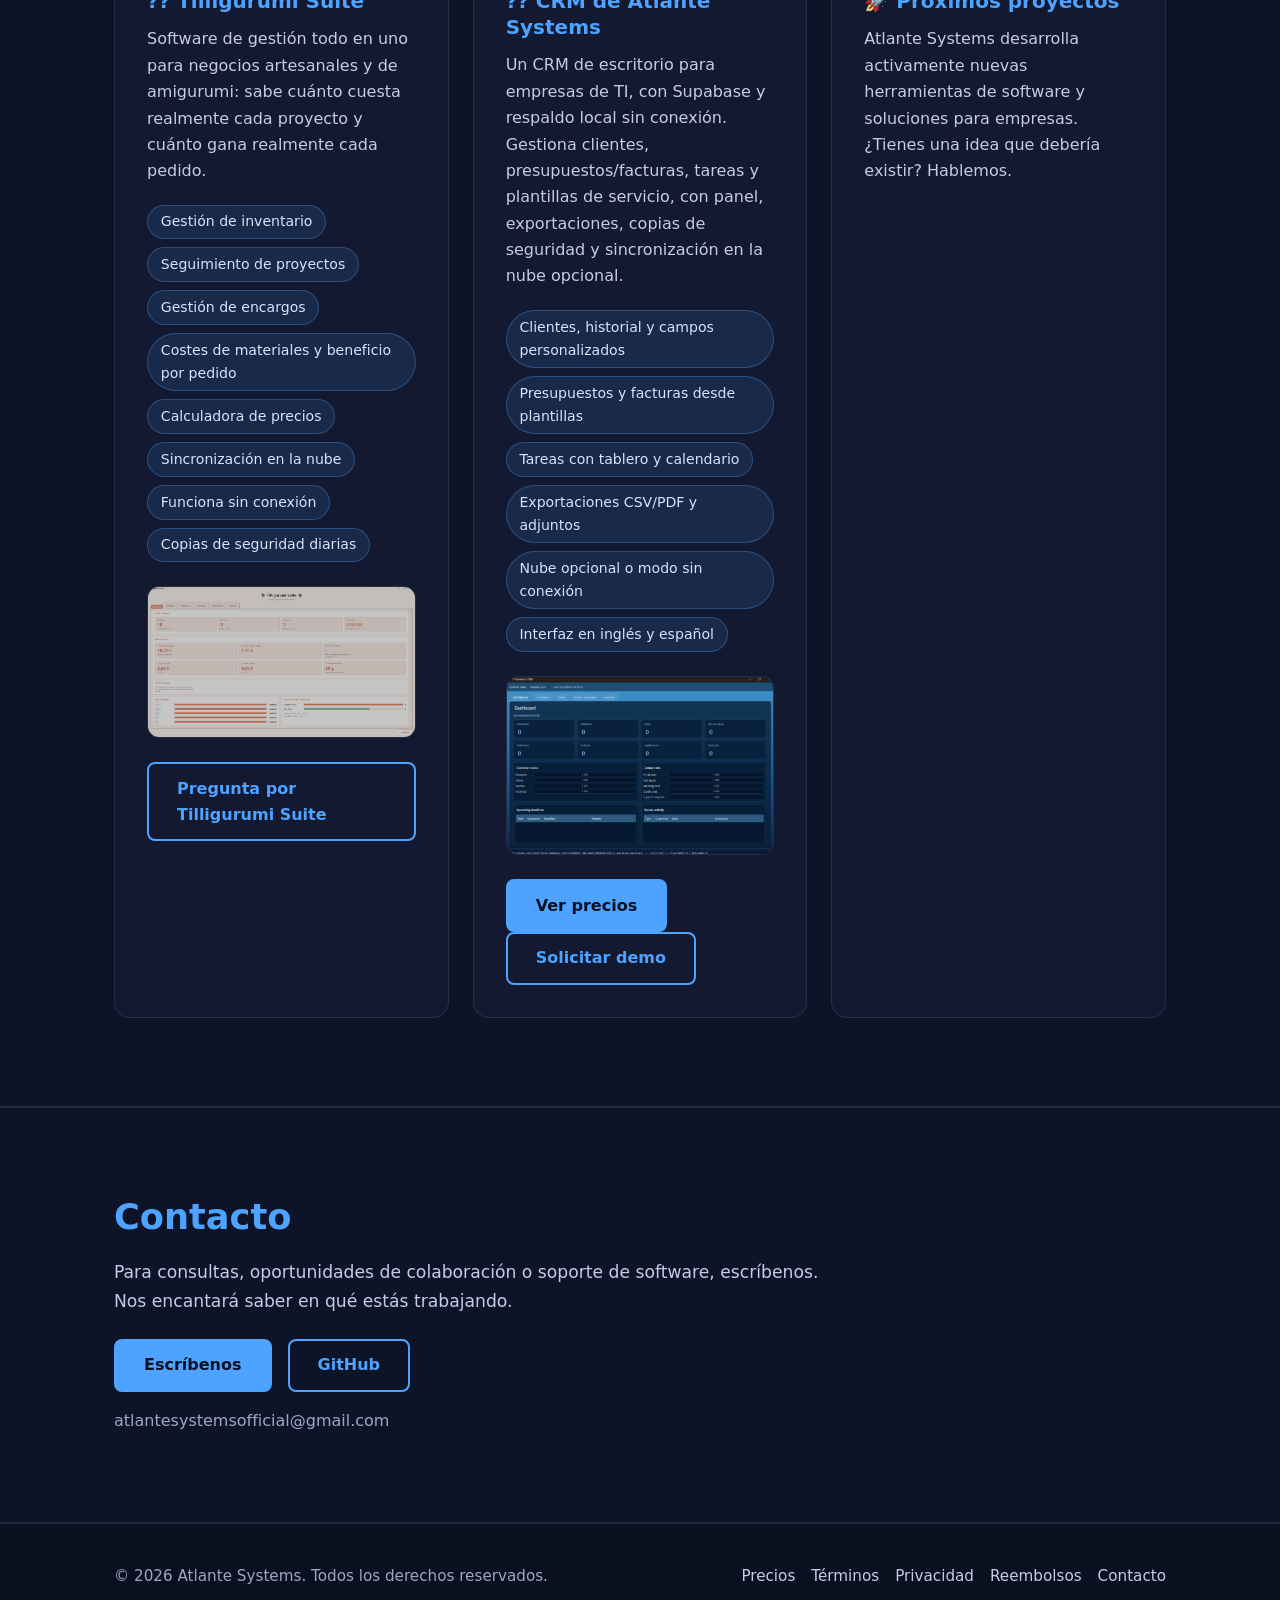
==== commit 8a5ebfab: "Restore website to pre-redesign version (f6ef056)" ====
--- a/index-es.html
+++ b/index-es.html
@@ -46,14 +46,14 @@
 <header class="site-header">
   <nav class="nav" aria-label="Menú principal">
     <a class="brand" href="#top">
-      <img src="logo.png" alt="" width="34" height="34" decoding="async">
+      <img src="logo.png" alt="" width="34" height="34">
       <span>Atlante Systems</span>
     </a>
 
     <ul class="nav-links">
       <li><a href="#about">Quiénes somos</a></li>
       <li><a href="#services">Servicios</a></li>
-      <li><a href="#services">Servicios</a></li>
+      <li><a href="#projects">Proyectos</a></li>
       <li><a href="pricing-es.html">Precios</a></li>
       <li><a href="#contact">Contacto</a></li>
     </ul>
@@ -68,19 +68,19 @@
 <main id="main">
 
   <section class="hero" id="top">
-    <img class="hero-logo" src="logo.png" alt="Logotipo de Atlante Systems" width="150" height="150" fetchpriority="high" decoding="async">
+    <img class="hero-logo" src="logo.png" alt="Logotipo de Atlante Systems" width="150" height="150" fetchpriority="high">
 
     <h1>ATLANTE SYSTEMS</h1>
     <p class="subtitle">De la idea a la solución</p>
     <p class="lead">Consultoría informática y software a medida, diseñados en torno a tu forma de trabajar.</p>
 
     <div class="hero-buttons">
-      <a href="#services" class="btn btn-primary">Ver servicios</a>
+      <a href="#projects" class="btn btn-primary">Ver proyectos</a>
       <a href="#contact" class="btn btn-secondary">Contactar</a>
     </div>
   </section>
 
-  <section class="section reveal" id="about">
+  <section class="section" id="about">
     <div class="container">
       <h2>Quiénes somos</h2>
       <p class="about-text">
@@ -93,7 +93,7 @@
     </div>
   </section>
 
-  <section class="section section--alt reveal" id="services">
+  <section class="section section--alt" id="services">
     <div class="container">
       <h2>Servicios</h2>
       <p class="section-intro">
@@ -102,7 +102,7 @@
       </p>
 
       <div class="cards">
-                        <article class="card tilt">
+                        <article class="card">
           <h3>?? Tilligurumi Suite</h3>
           <p>
             Software de gestión todo en uno para negocios artesanales y de amigurumi:
@@ -121,7 +121,7 @@
           </ul>
 
           <figure class="shot">
-            <img decoding="async" src="tilligurumi-dashboard.png" alt="Panel de Tilligurumi Suite con pedidos, avisos de stock y beneficio por pedido" width="1200" height="800" loading="lazy">
+            <img src="tilligurumi-dashboard.png" alt="Panel de Tilligurumi Suite con pedidos, avisos de stock y beneficio por pedido" width="1200" height="800" loading="lazy">
           </figure>
 
           <div class="card-actions">
@@ -129,7 +129,7 @@
           </div>
         </article>
 
-<article class="card tilt">
+<article class="card">
           <h3>?? CRM de Atlante Systems</h3>
           <p>
             Un CRM de escritorio para empresas de TI, con Supabase y respaldo local sin conexión.
@@ -147,7 +147,7 @@
           </ul>
 
           <figure class="shot">
-            <img decoding="async" src="atlante.png" alt="Panel del CRM de Atlante Systems con clientes, actividad reciente y próximos plazos" width="1200" height="800" loading="lazy">
+            <img src="atlante.png" alt="Panel del CRM de Atlante Systems con clientes, actividad reciente y próximos plazos" width="1200" height="800" loading="lazy">
           </figure>
 
           <div class="card-actions">
@@ -156,7 +156,7 @@
           </div>
         </article>
 
-        <article class="card tilt">
+        <article class="card">
           <h3>🚀 Próximos proyectos</h3>
           <p>
             Atlante Systems desarrolla activamente nuevas herramientas de software y soluciones para empresas.
@@ -167,10 +167,10 @@
     </div>
   </section>
 
-  <section class="section section--alt reveal" id="contact">
+  <section class="section section--alt" id="contact">
     <div class="container">
       <h2>Contacto</h2>
-      <div class="contact-card cta">
+      <div class="contact-card">
         <p class="about-text">
           Para consultas, oportunidades de colaboración o soporte de software, escríbenos.
           Nos encantará saber en qué estás trabajando.
--- a/styles.css
+++ b/styles.css
@@ -1,168 +1,333 @@
-/* Atlante Systems - shared styles */
+/* Atlante Systems: shared styles for index.html and index-es.html */
+
 :root {
-  --bg: #070a12;
-  --bg-soft: #0d1322;
-  --surface: rgba(255,255,255,.045);
-  --surface-strong: rgba(255,255,255,.07);
-  --line: rgba(255,255,255,.10);
-  --line-strong: rgba(110,231,255,.38);
-  --text: #eef3ff;
-  --text-soft: #c3cde8;
-  --muted: #9aa7bd;
-  --cyan: #6ee7ff;
-  --violet: #8b6cff;
-  --accent: #6ee7ff;
-  --accent-strong: #b7a8ff;
-  --subtitle: #9fdcff;
-  --bg-accent: #0b1020;
-  --radius: 18px;
-  --maxw: 1120px;
-}
-
-*,*::before,*::after{box-sizing:border-box}
-html{scroll-behavior:auto;scroll-padding-top:5.5rem;-webkit-text-size-adjust:100%}
-body{margin:0;min-height:100vh;background:var(--bg);color:var(--text);font-family:Inter,"Segoe UI",system-ui,-apple-system,sans-serif;line-height:1.65;overflow-x:hidden}
-img{display:block;max-width:100%;height:auto}
-h1,h2,h3,h4,p,ul,figure{margin:0}
-ul{padding:0;list-style:none}
-a{color:var(--cyan);text-underline-offset:3px}
-a:hover{color:#fff}
-:focus-visible{outline:3px solid var(--cyan);outline-offset:3px;border-radius:6px}
-
-.skip-link{position:absolute;top:-4rem;left:1rem;z-index:200;padding:.6rem 1rem;border-radius:8px;background:linear-gradient(135deg,var(--cyan),var(--violet));color:#06101a;font-weight:700;text-decoration:none}
-.skip-link:focus{top:1rem;color:#06101a}
-
-/* background - disabled for performance */
-#network,.orbs{display:none!important}
-
-/* layout */
-.wrap,.container{width:min(var(--maxw),92%);margin-inline:auto;position:relative;z-index:1}
-main, .site-footer, .site-header {position:relative;z-index:1}
-
-/* header/nav */
-.site-header{position:sticky;top:0;z-index:100;background:rgba(7,10,18,.94);border-bottom:1px solid var(--line)}
-.nav{display:flex;flex-wrap:wrap;align-items:center;gap:.75rem 1rem;max-width:var(--maxw);margin:0 auto;padding:.8rem 1.25rem}
-.brand{display:flex;align-items:center;gap:.65rem;color:var(--text);font-weight:700;letter-spacing:.02em;text-decoration:none}
-.brand:hover{color:var(--text)}
-.brand img{width:34px;height:34px;border:1px solid rgba(110,231,255,.35);border-radius:10px;background:rgba(255,255,255,.04);object-fit:cover;box-shadow:0 0 20px rgba(110,231,255,.12)}
-.nav-links{display:flex;flex-wrap:wrap;gap:.25rem;margin-left:auto}
-.nav-links a{display:block;padding:.5rem .85rem;border-radius:8px;color:var(--muted);font-size:.95rem;text-decoration:none}
-.nav-links a:hover{background:rgba(255,255,255,.06);color:#fff}
-.lang-switch{display:flex;gap:.35rem}
-.lang-switch a{padding:.4rem .75rem;border:1px solid var(--line);border-radius:999px;color:var(--muted);font-size:.88rem;text-decoration:none;transition:all .2s}
-.lang-switch a:hover{background:rgba(255,255,255,.08);color:#fff;border-color:rgba(110,231,255,.35)}
-.lang-switch a[aria-current="page"]{background:linear-gradient(135deg,var(--cyan),var(--violet));border-color:transparent;color:#06101a;font-weight:700}
-@media (max-width:760px){html{scroll-padding-top:7rem}.nav-links{order:3;width:100%;margin-left:0;justify-content:center}.lang-switch{margin-left:auto}}
-
-/* hero */
-.hero{padding:92px 0 96px;min-height:calc(100vh - 4rem);min-height:calc(100svh - 4rem);display:flex;flex-direction:column;justify-content:center;align-items:flex-start;max-width:900px;margin:0 auto;width:min(var(--maxw),92%)}
-.hero-center{align-items:center;text-align:center}
-.hero-logo{width:clamp(96px,18vw,132px);aspect-ratio:1;margin-bottom:1.5rem;border:1px solid rgba(110,231,255,.35);border-radius:24px;background:rgba(255,255,255,.04);object-fit:cover;padding:8px}
-.eyebrow,.kicker{display:inline-flex;align-items:center;gap:9px;padding:7px 14px;margin-bottom:22px;border:1px solid var(--line);border-radius:999px;background:rgba(255,255,255,.035);color:var(--cyan);font-size:12px;font-weight:600;letter-spacing:.10em;text-transform:uppercase}
-.pulse{width:7px;height:7px;border-radius:50%;background:var(--cyan);}
-100%{box-shadow:0 0 0 0 rgba(110,231,255,0)}}
-h1{margin:0 0 22px;font-size:clamp(42px,6.4vw,78px);line-height:1.03;letter-spacing:-.045em;font-weight:750}
-h1 .grad,.grad{background:linear-gradient(100deg,var(--cyan),#b7a8ff 55%,#fff);-webkit-background-clip:text;background-clip:text;color:transparent}
-.subtitle{margin-bottom:1rem;color:var(--subtitle);font-size:clamp(1.05rem,3.2vw,1.35rem)}
-.lede,.lead{max-width:680px;color:var(--muted);font-size:clamp(16px,2vw,19px);margin:0 0 34px}
-.hero-center .lede,.hero-center .lead{margin-left:auto;margin-right:auto}
-.hero-actions,.hero-buttons,.contact-actions,.card-actions{display:flex;flex-wrap:wrap;gap:12px}
-.hero-center .hero-actions,.hero-center .hero-buttons{justify-content:center}
-.stats{display:flex;flex-wrap:wrap;gap:42px;margin-top:58px}
-.hero-center .stats{justify-content:center}
-.stat .num{font-size:30px;font-weight:750;letter-spacing:-.03em}
-.stat .label{color:var(--muted);font-size:13px}
-
-/* buttons */
-.btn{display:inline-flex;align-items:center;justify-content:center;min-height:46px;padding:12px 20px;border-radius:999px;border:1px solid var(--line);background:var(--surface);color:var(--text);font-size:14px;font-weight:600;text-decoration:none;cursor:pointer;transition:border-color .2s ease,background .2s ease,color .2s ease}
-.btn:hover{border-color:rgba(110,231,255,.55);color:#fff}
-.btn-primary,.btn.primary{border:0;background:linear-gradient(135deg,var(--cyan),var(--violet));color:#06101a;box-shadow:0 10px 34px rgba(110,231,255,.22)}
-.btn-primary:hover,.btn.primary:hover{color:#06101a;border-color:transparent;}
-.btn-secondary,.btn.secondary{background:rgba(255,255,255,.02);color:var(--text)}
-
-/* sections */
-.section,.block{padding:84px 0}
-.section--alt{background:linear-gradient(180deg,rgba(255,255,255,.02),rgba(255,255,255,.01));border-block:1px solid var(--line)}
-.section-head{max-width:680px;margin-bottom:40px}
-.section-head.center{text-align:center;margin-left:auto;margin-right:auto}
-h2{margin:10px 0 12px;font-size:clamp(30px,4vw,46px);letter-spacing:-.035em;line-height:1.1}
-.section-head p,.section-intro,.about-text{color:var(--muted);margin:0;max-width:46rem;font-size:1.05rem}
-.section-intro{margin-bottom:2.5rem}
-.about-grid{display:grid;grid-template-columns:1.2fr .8fr;gap:28px;align-items:start}
-.about-panel{padding:28px;border:1px solid var(--line);border-radius:var(--radius);background:linear-gradient(160deg,rgba(255,255,255,.06),rgba(255,255,255,.018))}
-.about-panel ul{display:grid;gap:12px;color:var(--muted)}
-.about-panel li{padding-left:18px;position:relative}
-.about-panel li::before{content:"";position:absolute;left:0;top:.7em;width:8px;height:8px;border-radius:50%;background:linear-gradient(135deg,var(--cyan),var(--violet))}
-@media (max-width:860px){.about-grid{grid-template-columns:1fr}}
-
-/* cards */
-.cards,.grid,.projects,.pricing-grid{display:grid;grid-template-columns:repeat(auto-fit,minmax(250px,1fr));gap:18px}
-.projects{grid-template-columns:repeat(auto-fit,minmax(320px,1fr))}
-.card,.pricing-card{position:relative;padding:28px;border:1px solid var(--line);border-radius:var(--radius);background:linear-gradient(160deg,rgba(255,255,255,.06),rgba(255,255,255,.025));overflow:hidden;transition:border-color .2s ease}
-.card::before,.pricing-card::before{content:"";position:absolute;inset:0;background:radial-gradient(320px circle at var(--mx,50%) var(--my,50%),rgba(110,231,255,.16),transparent 60%);opacity:0;pointer-events:none}
-.card:hover,.card:focus-within,.pricing-card:hover,.pricing-card:focus-within{border-color:rgba(110,231,255,.38)}
-.card:hover::before,.pricing-card:hover::before{opacity:1}
-.icon,.card-icon{width:44px;height:44px;display:grid;place-items:center;border-radius:12px;margin-bottom:18px;background:rgba(110,231,255,.10);border:1px solid rgba(110,231,255,.22);color:var(--cyan);font-size:20px;line-height:1}
-.card h3,.pricing-card h3{margin:0 0 10px;font-size:1.3rem;letter-spacing:-.01em;color:var(--text)}
-.card p,.pricing-card p,.prose p,.prose li{color:var(--muted)}
-.card-actions{margin-top:1.5rem}
-.chips{display:flex;flex-wrap:wrap;gap:.5rem;margin-top:1.25rem}
-.chips li{padding:.3rem .8rem;background:rgba(110,231,255,.08);border:1px solid rgba(110,231,255,.18);border-radius:999px;color:#dff7ff;font-size:.85rem}
-.shot{margin-top:1.5rem;overflow:hidden;border:1px solid var(--line);border-radius:14px;background:rgba(255,255,255,.02)}
-.shot img{width:100%;height:auto}
-
-/* timeline / process */
-.timeline{display:grid;grid-template-columns:repeat(auto-fit,minmax(210px,1fr));gap:20px;counter-reset:step}
-.step{position:relative;padding-top:30px;border-top:1px solid var(--line)}
-.step::before{counter-increment:step;content:"0" counter(step);position:absolute;top:-14px;left:0;background:var(--bg);padding-right:12px;color:var(--cyan);font-size:13px;font-weight:700;letter-spacing:.08em}
-.step h4{margin:0 0 6px;font-size:16px}
-.step p{margin:0;color:var(--muted);font-size:14px}
-
-/* contact / CTA */
-.cta,.contact-card{position:relative;padding:40px;border-radius:24px;border:1px solid var(--line);background:linear-gradient(135deg,rgba(110,231,255,.10),rgba(139,108,255,.12));overflow:hidden}
-.cta{text-align:center;padding:54px}
-.cta p{color:var(--muted);margin:0 auto 26px;max-width:560px}
-.contact-email{margin-top:1rem;color:var(--muted)}
-.contact-actions{margin-top:1.5rem}
-
-/* footer */
-.site-footer{padding:34px 0 50px;color:var(--muted);font-size:.95rem;border-top:1px solid var(--line);background:rgba(7,10,18,.35)}
-.site-footer a{color:var(--text-soft);text-decoration:none}
-.site-footer a:hover{color:#fff}
-.footer-grid{display:flex;flex-wrap:wrap;gap:.75rem 1.5rem;align-items:center;justify-content:space-between;width:min(var(--maxw),92%);margin:0 auto}
-.footer-links{display:flex;flex-wrap:wrap;gap:.5rem 1rem}
-
-/* simple pages / pricing / legal */
-.page-hero{padding:84px 0 2rem;min-height:auto}
-.narrow{max-width:860px}
-.prose h2{font-size:1.35rem;margin:1.75rem 0 .5rem}
-.prose p,.prose li{color:var(--muted)}
-.prose ul{list-style:disc;padding-left:1.25rem;margin:.5rem 0 1rem}
-.prose a{color:var(--cyan)}
-.pricing-card .price{margin:.5rem 0 .25rem}
-.price-amount{font-size:2.2rem;font-weight:800;color:var(--text)}
-.price-period{color:var(--muted);font-size:1rem}
-.muted{color:var(--muted)}
-.small{font-size:.9rem;margin-top:.75rem}
-.check-list{list-style:none;padding:0;margin:1.25rem 0;display:grid;gap:.55rem}
-.check-list li{position:relative;padding-left:1.5rem;color:var(--muted)}
-.check-list li::before{content:"?";position:absolute;left:0;color:var(--cyan);font-weight:700}
-.prose a.btn-primary,.prose a.btn-primary:visited{color:#06101a}
-.prose a.btn-primary:hover,.prose a.btn-primary:focus-visible{color:#06101a}
-.prose a.btn-secondary,.prose a.btn-secondary:visited{color:var(--text)}
-.prose a.btn-secondary:hover,.prose a.btn-secondary:focus-visible{color:#fff}
-
-/* reveal disabled for performance */
-.reveal,.js .reveal,.js .reveal.visible{opacity:1;transform:none}
-
-@media (prefers-reduced-motion: reduce){
-  html{scroll-behavior:auto}
-  *,*::before,*::after{animation:none !important;transition:none !important}
-  .reveal{opacity:1;transform:none}
-  }
-@media (hover: none), (pointer: coarse){#network{display:none}}
-@media (max-width:720px){
-  .hero{padding-top:64px;min-height:auto}
-  .stats{gap:26px}
-  .cta,.contact-card{padding:34px 22px}
-}
+  /* Palette (same blues as before, now in one place) */
+  --bg: #0b1020;
+  --surface: #121930;
+  --accent: #4da3ff;
+  --accent-strong: #8cc4ff;   /* hover / focus */
+  --glow: #1f4cff;
+  --text: #f4f7ff;
+  --text-soft: #c3cde8;       /* body copy: 12:1 contrast on --bg */
+  --muted: #9da6c4;           /* footer / small print: 7:1 contrast */
+  --subtitle: #8fb9ff;
+  --border: rgba(255, 255, 255, 0.09);
+
+  --radius: 16px;
+  --maxw: 1100px;
+}
+
+*,
+*::before,
+*::after {
+  box-sizing: border-box;
+}
+
+html {
+  scroll-behavior: smooth;
+  scroll-padding-top: 5rem;           /* keeps headings clear of the sticky menu */
+  -webkit-text-size-adjust: 100%;
+}
+
+body {
+  margin: 0;
+  background: var(--bg);
+  color: var(--text);
+  font-family: system-ui, -apple-system, "Segoe UI", Roboto, "Helvetica Neue", Arial, sans-serif;
+  line-height: 1.65;
+}
+
+img { display: block; max-width: 100%; height: auto; }
+h1, h2, h3, p, ul, figure { margin: 0; }
+ul { padding: 0; list-style: none; }
+
+a { color: var(--accent); text-underline-offset: 3px; }
+a:hover { color: var(--accent-strong); }
+
+:focus-visible {
+  outline: 3px solid var(--accent-strong);
+  outline-offset: 3px;
+  border-radius: 6px;
+}
+
+.skip-link {
+  position: absolute;
+  top: -4rem;
+  left: 1rem;
+  z-index: 200;
+  padding: 0.6rem 1rem;
+  border-radius: 8px;
+  background: var(--accent);
+  color: var(--bg);
+  font-weight: 700;
+  text-decoration: none;
+}
+.skip-link:focus { top: 1rem; color: var(--bg); }
+
+/* ---------- Menu ---------- */
+
+.site-header {
+  position: sticky;
+  top: 0;
+  z-index: 100;
+  background: rgba(11, 16, 32, 0.88);
+  -webkit-backdrop-filter: blur(12px);
+  backdrop-filter: blur(12px);
+  border-bottom: 1px solid var(--border);
+}
+
+.nav {
+  display: flex;
+  flex-wrap: wrap;
+  align-items: center;
+  gap: 0.75rem 1rem;
+  max-width: var(--maxw);
+  margin: 0 auto;
+  padding: 0.65rem 1.25rem;
+}
+
+.brand {
+  display: flex;
+  align-items: center;
+  gap: 0.65rem;
+  color: var(--text);
+  font-weight: 700;
+  letter-spacing: 0.05em;
+  text-decoration: none;
+}
+.brand:hover { color: var(--text); }
+.brand img {
+  width: 34px;
+  height: 34px;
+  border: 2px solid var(--accent);
+  border-radius: 50%;
+  background: var(--surface);
+  object-fit: cover;
+}
+
+.nav-links {
+  display: flex;
+  flex-wrap: wrap;
+  gap: 0.25rem;
+  margin-left: auto;
+}
+.nav-links a {
+  display: block;
+  padding: 0.5rem 0.85rem;
+  border-radius: 8px;
+  color: var(--text-soft);
+  font-size: 0.95rem;
+  text-decoration: none;
+}
+.nav-links a:hover { background: rgba(255, 255, 255, 0.08); color: #fff; }
+
+.lang-switch { display: flex; gap: 0.35rem; }
+.lang-switch a {
+  padding: 0.4rem 0.75rem;
+  border: 1px solid rgba(255, 255, 255, 0.22);
+  border-radius: 8px;
+  color: var(--text-soft);
+  font-size: 0.88rem;
+  text-decoration: none;
+  transition: background 0.2s, color 0.2s;
+}
+.lang-switch a:hover { background: rgba(255, 255, 255, 0.12); color: #fff; }
+.lang-switch a[aria-current="page"] {
+  background: var(--accent);
+  border-color: var(--accent);
+  color: var(--bg);
+  font-weight: 700;
+}
+
+@media (max-width: 760px) {
+  html { scroll-padding-top: 7rem; }
+  .nav-links { order: 3; width: 100%; margin-left: 0; justify-content: center; }
+  .lang-switch { margin-left: auto; }
+}
+
+/* ---------- Hero ---------- */
+
+.hero {
+  display: flex;
+  flex-direction: column;
+  align-items: center;
+  justify-content: center;
+  min-height: calc(100vh - 4rem);
+  min-height: calc(100svh - 4rem);
+  padding: 4rem 1.5rem 5rem;
+  text-align: center;
+  background:
+    radial-gradient(ellipse 85% 65% at 50% 0%, rgba(31, 76, 255, 0.55), transparent 70%),
+    radial-gradient(circle at 86% 58%, rgba(77, 163, 255, 0.10), transparent 36%),
+    var(--bg);
+}
+
+.hero-logo {
+  width: clamp(110px, 22vw, 150px);
+  aspect-ratio: 1;
+  margin-bottom: 2rem;
+  border: 3px solid var(--accent);
+  border-radius: 50%;
+  background: var(--surface);
+  box-shadow: 0 0 40px rgba(77, 163, 255, 0.4);
+  object-fit: cover;
+}
+
+h1 {
+  margin-bottom: 0.75rem;
+  font-size: clamp(2.2rem, 8vw, 4rem);
+  line-height: 1.1;
+  letter-spacing: 0.05em;
+}
+
+.subtitle {
+  margin-bottom: 1rem;
+  color: var(--subtitle);
+  font-size: clamp(1.05rem, 3.2vw, 1.35rem);
+}
+
+.lead {
+  max-width: 36rem;
+  margin-bottom: 2rem;
+  color: var(--text-soft);
+}
+
+.hero-buttons {
+  display: flex;
+  flex-wrap: wrap;
+  justify-content: center;
+  gap: 1rem;
+}
+
+/* ---------- Buttons ---------- */
+
+.btn {
+  display: inline-flex;
+  align-items: center;
+  justify-content: center;
+  min-height: 46px;
+  padding: 0.7rem 1.75rem;
+  border: 2px solid var(--accent);
+  border-radius: 8px;
+  font-weight: 700;
+  text-decoration: none;
+  transition: background 0.2s, color 0.2s, transform 0.2s;
+}
+.btn-primary { background: var(--accent); color: var(--bg); }   /* dark text: 7:1, white was 2.6:1 */
+.btn-primary:hover { background: var(--accent-strong); border-color: var(--accent-strong); color: var(--bg); transform: translateY(-2px); }
+.btn-secondary { background: transparent; color: var(--accent); }
+.btn-secondary:hover { background: var(--accent); color: var(--bg); }
+
+/* ---------- Sections ---------- */
+
+.section { padding: clamp(3.5rem, 8vw, 5.5rem) 0; }
+.section--alt { background: rgba(18, 25, 48, 0.5); border-block: 1px solid var(--border); }
+.container { max-width: var(--maxw); margin: 0 auto; padding: 0 1.5rem; }
+
+h2 {
+  margin-bottom: 1.25rem;
+  color: var(--accent);
+  font-size: clamp(1.7rem, 4.5vw, 2.2rem);
+  line-height: 1.2;
+}
+
+.section-intro,
+.about-text {
+  max-width: 46rem;
+  color: var(--text-soft);
+  font-size: 1.075rem;
+}
+.section-intro { margin-bottom: 2.5rem; }
+
+/* ---------- Cards ---------- */
+
+.cards {
+  display: grid;
+  grid-template-columns: repeat(auto-fit, minmax(240px, 1fr));
+  gap: 1.5rem;
+}
+
+.projects {
+  display: grid;
+  grid-template-columns: minmax(0, 2fr) minmax(0, 1fr);
+  gap: 1.5rem;
+}
+@media (max-width: 820px) { .projects { grid-template-columns: 1fr; } }
+
+.card {
+  padding: 2rem;
+  background: var(--surface);
+  border: 1px solid var(--border);
+  border-radius: var(--radius);
+  transition: transform 0.25s, border-color 0.25s;
+}
+.card:hover,
+.card:focus-within { transform: translateY(-4px); border-color: var(--accent); }
+.card h3 { margin-bottom: 0.75rem; color: var(--accent); font-size: 1.25rem; line-height: 1.3; }
+.card p { color: var(--text-soft); }
+.card-icon { display: block; margin-bottom: 0.75rem; font-size: 1.75rem; line-height: 1; }
+.card-actions { margin-top: 1.5rem; }
+
+.chips { display: flex; flex-wrap: wrap; gap: 0.5rem; margin-top: 1.25rem; }
+.chips li {
+  padding: 0.3rem 0.8rem;
+  background: rgba(77, 163, 255, 0.12);
+  border: 1px solid rgba(77, 163, 255, 0.32);
+  border-radius: 999px;
+  color: #d2e6ff;
+  font-size: 0.88rem;
+}
+
+.shot { margin-top: 1.5rem; overflow: hidden; border: 1px solid var(--border); border-radius: 12px; }
+
+/* ---------- Contact and footer ---------- */
+
+.contact-card { max-width: 46rem; }
+.contact-actions { display: flex; flex-wrap: wrap; gap: 1rem; margin-top: 1.5rem; }
+.contact-email { margin-top: 1rem; color: var(--muted); }
+
+.site-footer {
+  padding: 2.5rem 1.5rem;
+  border-top: 1px solid var(--border);
+  color: var(--muted);
+  font-size: 0.95rem;
+  text-align: center;
+}
+.site-footer a { color: var(--text-soft); }
+
+/* ---------- Respect "reduce motion" ---------- */
+
+@media (prefers-reduced-motion: reduce) {
+  html { scroll-behavior: auto; }
+  *, *::before, *::after { transition: none !important; }
+  .card:hover, .card:focus-within, .btn-primary:hover { transform: none; }
+}
+
+
+/* ---------- Simple content pages (pricing/legal) ---------- */
+.page-hero { padding-bottom: 2rem; }
+.narrow { max-width: 860px; }
+.eyebrow { color: var(--subtitle); font-size: .85rem; font-weight: 700; letter-spacing: .08em; text-transform: uppercase; margin-bottom: .5rem; }
+.prose h2 { font-size: 1.25rem; margin: 1.75rem 0 .5rem; }
+.prose p, .prose li { color: var(--text-soft); }
+.prose ul { list-style: disc; padding-left: 1.25rem; margin: .5rem 0 1rem; }
+.prose a { color: var(--accent); }
+.pricing-grid { display: grid; grid-template-columns: repeat(auto-fit, minmax(280px, 1fr)); gap: 1.5rem; }
+.pricing-card .price { margin: .5rem 0 .25rem; }
+.price-amount { font-size: 2.2rem; font-weight: 800; color: var(--text); }
+.price-period { color: var(--muted); font-size: 1rem; }
+.muted { color: var(--muted); }
+.small { font-size: .9rem; margin-top: .75rem; }
+.check-list { list-style: none; padding: 0; margin: 1.25rem 0; display: grid; gap: .55rem; }
+.check-list li { position: relative; padding-left: 1.5rem; color: var(--text-soft); }
+.check-list li::before { content: "?"; position: absolute; left: 0; color: var(--accent); font-weight: 700; }
+.footer-grid { display: flex; flex-wrap: wrap; gap: .75rem 1.5rem; align-items: center; justify-content: space-between; max-width: var(--maxw); margin: 0 auto; }
+.footer-links { display: flex; flex-wrap: wrap; gap: .5rem 1rem; }
+.footer-links a { color: var(--text-soft); font-size: .95rem; text-decoration: none; }
+.footer-links a:hover { color: #fff; }
+
+/* Ensure buttons keep their intended colors inside prose/cards */
+.prose a.btn-primary, .prose a.btn-primary:visited { color: var(--bg); }
+.prose a.btn-primary:hover, .prose a.btn-primary:focus-visible { color: var(--bg); }
+.prose a.btn-secondary, .prose a.btn-secondary:visited { color: var(--accent); }
+.prose a.btn-secondary:hover, .prose a.btn-secondary:focus-visible { color: var(--bg); }
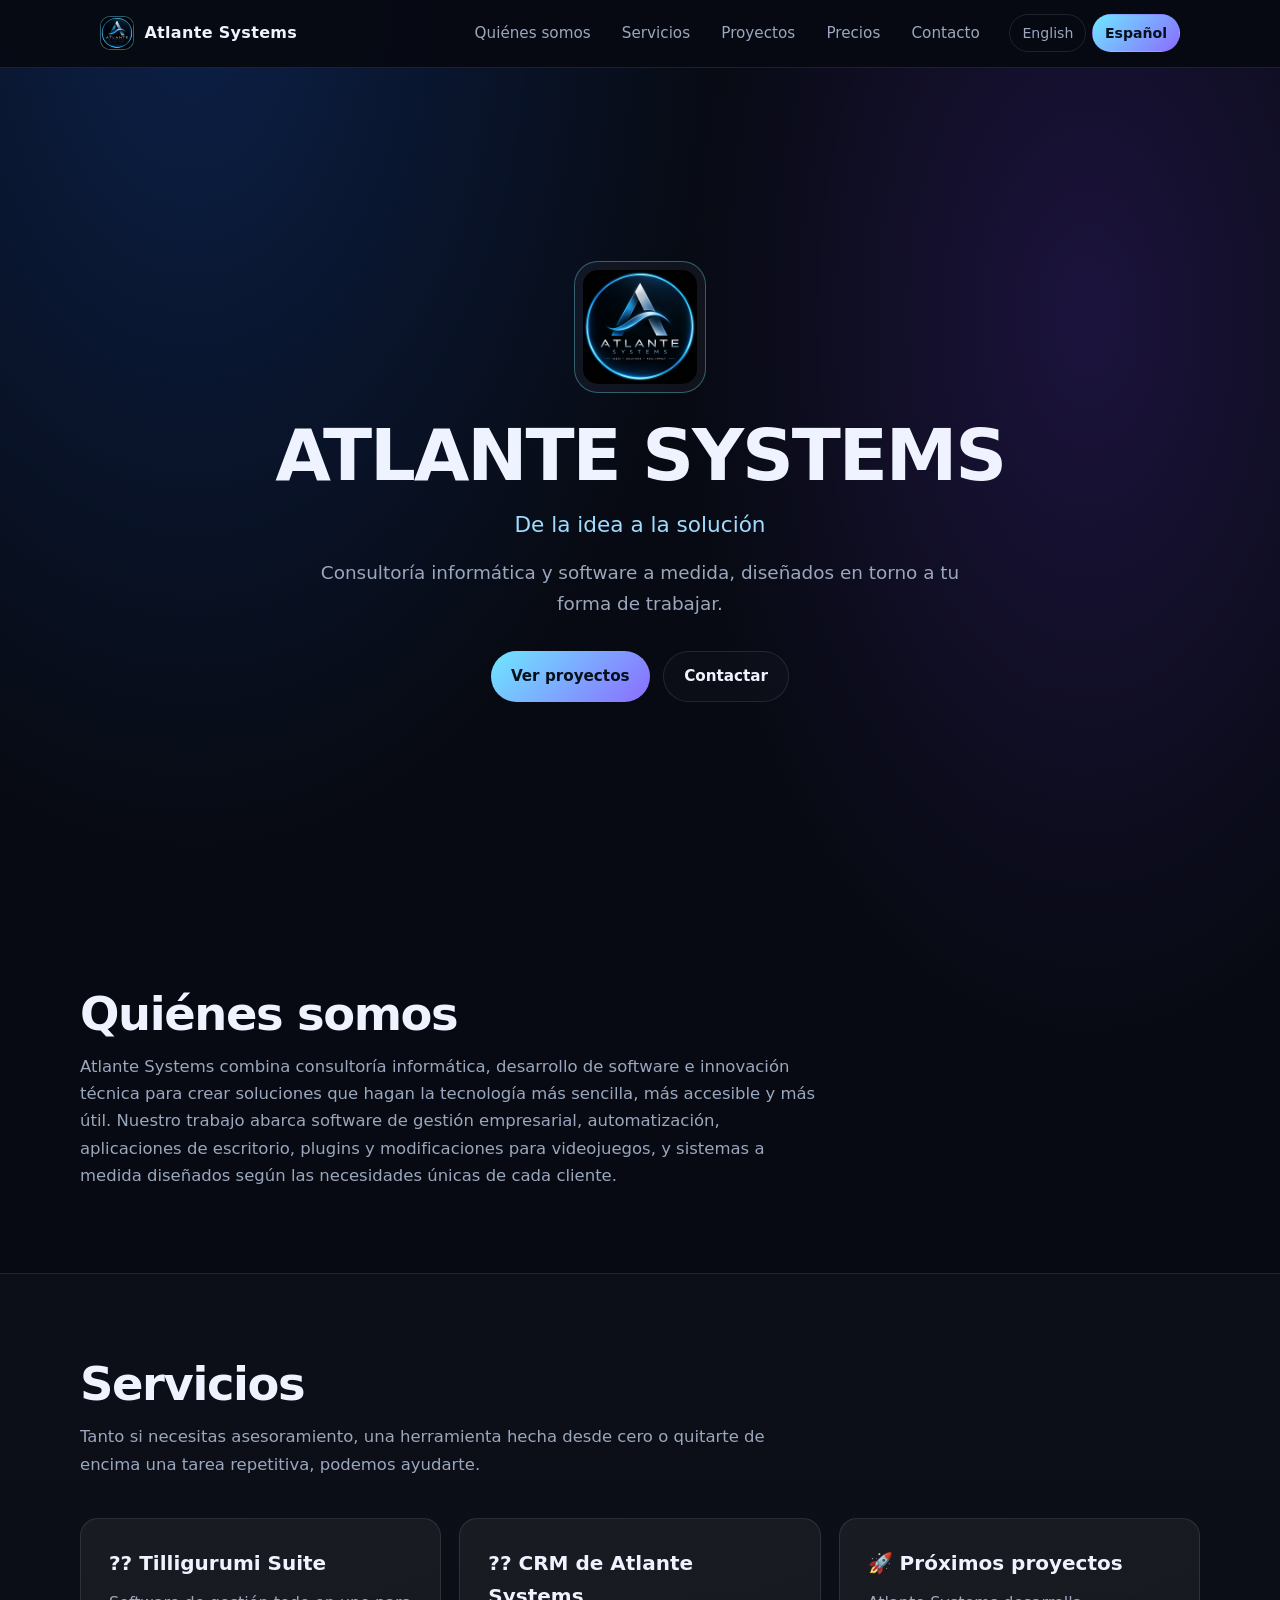
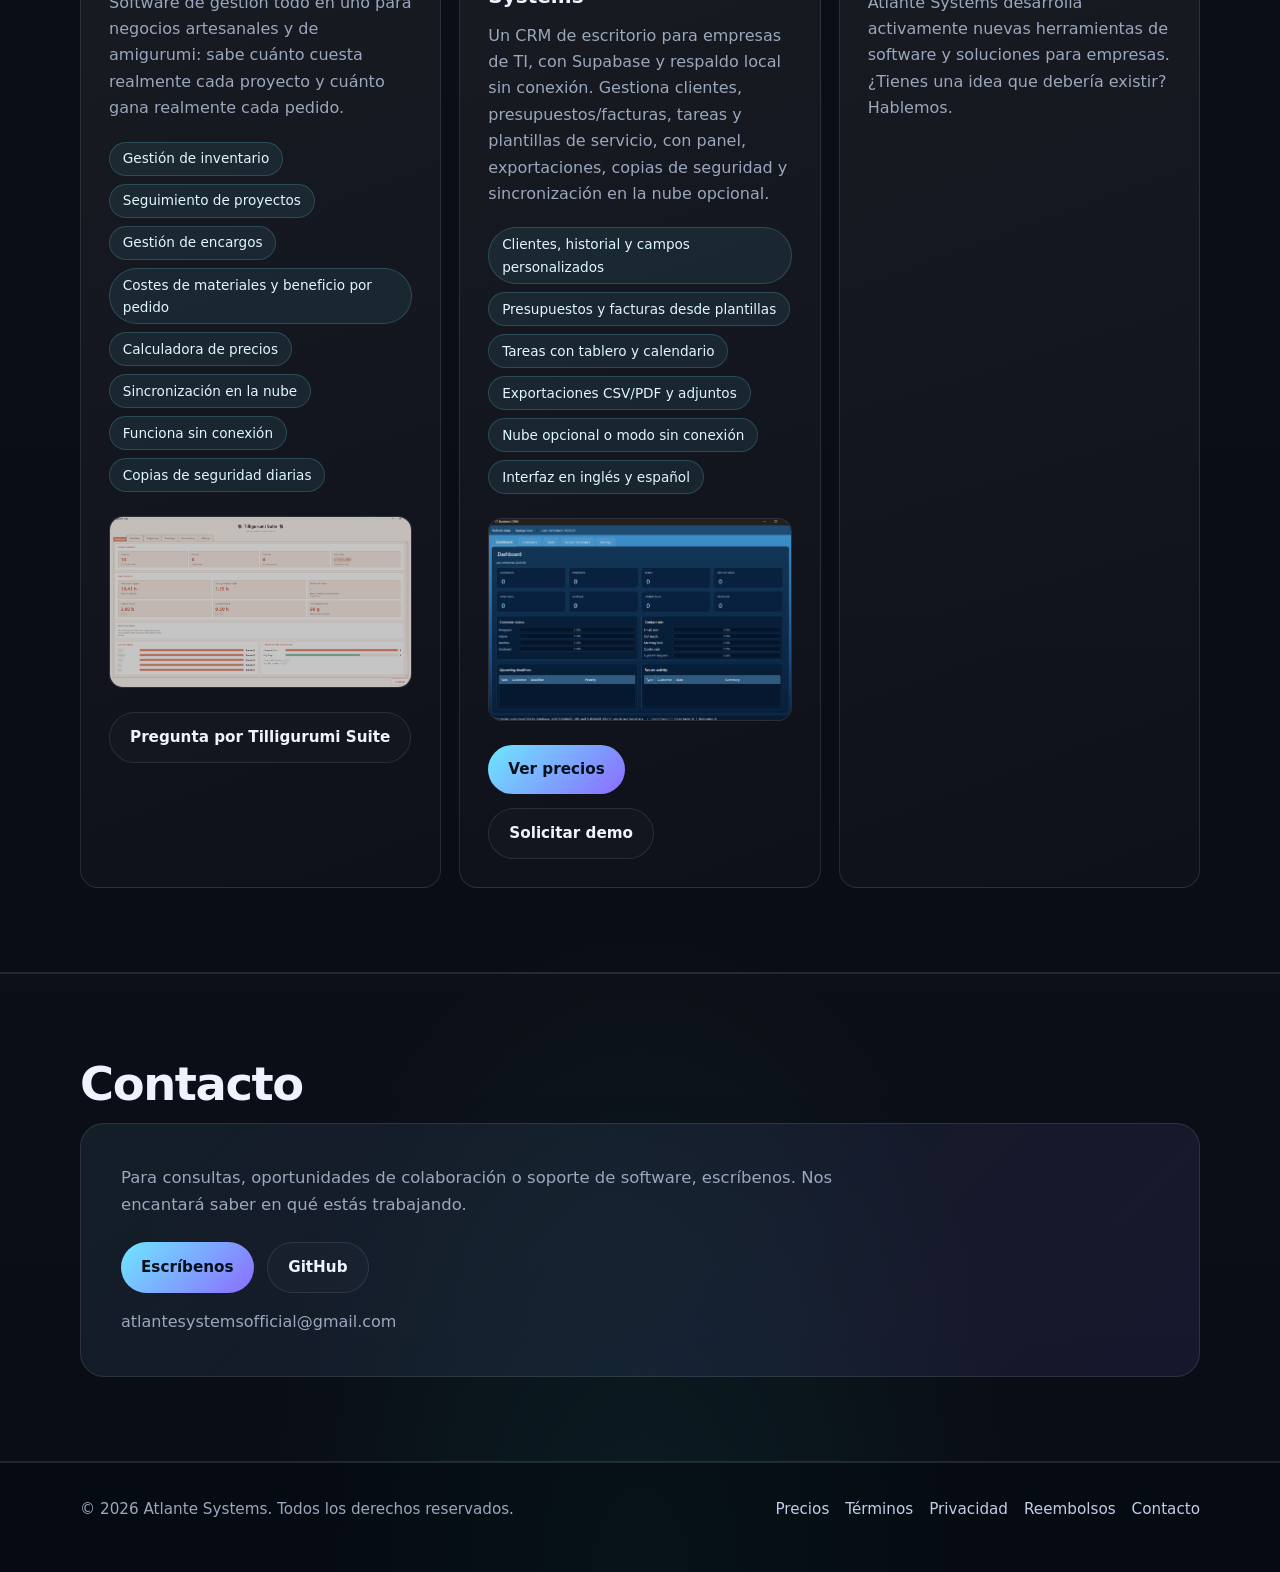
==== commit b90c7a03: "Apply lite demo-style redesign (performance-safe) - Static cyan/violet visual refresh without canvas" ====
--- a/index-es.html
+++ b/index-es.html
@@ -46,7 +46,7 @@
 <header class="site-header">
   <nav class="nav" aria-label="Menú principal">
     <a class="brand" href="#top">
-      <img src="logo.png" alt="" width="34" height="34">
+      <img src="logo.png" alt="" width="34" height="34" decoding="async">
       <span>Atlante Systems</span>
     </a>
 
@@ -68,7 +68,7 @@
 <main id="main">
 
   <section class="hero" id="top">
-    <img class="hero-logo" src="logo.png" alt="Logotipo de Atlante Systems" width="150" height="150" fetchpriority="high">
+    <img class="hero-logo" src="logo.png" alt="Logotipo de Atlante Systems" width="150" height="150" fetchpriority="high" decoding="async">
 
     <h1>ATLANTE SYSTEMS</h1>
     <p class="subtitle">De la idea a la solución</p>
@@ -121,7 +121,7 @@
           </ul>
 
           <figure class="shot">
-            <img src="tilligurumi-dashboard.png" alt="Panel de Tilligurumi Suite con pedidos, avisos de stock y beneficio por pedido" width="1200" height="800" loading="lazy">
+            <img decoding="async" src="tilligurumi-dashboard.png" alt="Panel de Tilligurumi Suite con pedidos, avisos de stock y beneficio por pedido" width="1200" height="800" loading="lazy">
           </figure>
 
           <div class="card-actions">
@@ -147,7 +147,7 @@
           </ul>
 
           <figure class="shot">
-            <img src="atlante.png" alt="Panel del CRM de Atlante Systems con clientes, actividad reciente y próximos plazos" width="1200" height="800" loading="lazy">
+            <img decoding="async" src="atlante.png" alt="Panel del CRM de Atlante Systems con clientes, actividad reciente y próximos plazos" width="1200" height="800" loading="lazy">
           </figure>
 
           <div class="card-actions">
--- a/styles.css
+++ b/styles.css
@@ -1,333 +1,128 @@
-/* Atlante Systems: shared styles for index.html and index-es.html */
-
+/* Atlante Systems - lite redesign (static, performance-safe) */
 :root {
-  /* Palette (same blues as before, now in one place) */
-  --bg: #0b1020;
-  --surface: #121930;
-  --accent: #4da3ff;
-  --accent-strong: #8cc4ff;   /* hover / focus */
-  --glow: #1f4cff;
-  --text: #f4f7ff;
-  --text-soft: #c3cde8;       /* body copy: 12:1 contrast on --bg */
-  --muted: #9da6c4;           /* footer / small print: 7:1 contrast */
-  --subtitle: #8fb9ff;
-  --border: rgba(255, 255, 255, 0.09);
-
-  --radius: 16px;
-  --maxw: 1100px;
+  --bg: #070a12;
+  --bg-soft: #0d1322;
+  --surface: rgba(255,255,255,.045);
+  --surface-strong: rgba(255,255,255,.07);
+  --line: rgba(255,255,255,.10);
+  --line-strong: rgba(110,231,255,.35);
+  --text: #eef3ff;
+  --text-soft: #c3cde8;
+  --muted: #9aa7bd;
+  --cyan: #6ee7ff;
+  --violet: #8b6cff;
+  --accent: #6ee7ff;
+  --accent-strong: #b7a8ff;
+  --subtitle: #9fdcff;
+  --radius: 18px;
+  --maxw: 1120px;
 }
 
-*,
-*::before,
-*::after {
-  box-sizing: border-box;
-}
-
-html {
-  scroll-behavior: smooth;
-  scroll-padding-top: 5rem;           /* keeps headings clear of the sticky menu */
-  -webkit-text-size-adjust: 100%;
-}
-
-body {
-  margin: 0;
-  background: var(--bg);
-  color: var(--text);
-  font-family: system-ui, -apple-system, "Segoe UI", Roboto, "Helvetica Neue", Arial, sans-serif;
-  line-height: 1.65;
-}
-
-img { display: block; max-width: 100%; height: auto; }
-h1, h2, h3, p, ul, figure { margin: 0; }
-ul { padding: 0; list-style: none; }
-
-a { color: var(--accent); text-underline-offset: 3px; }
-a:hover { color: var(--accent-strong); }
-
-:focus-visible {
-  outline: 3px solid var(--accent-strong);
-  outline-offset: 3px;
-  border-radius: 6px;
-}
-
-.skip-link {
-  position: absolute;
-  top: -4rem;
-  left: 1rem;
-  z-index: 200;
-  padding: 0.6rem 1rem;
-  border-radius: 8px;
-  background: var(--accent);
-  color: var(--bg);
-  font-weight: 700;
-  text-decoration: none;
-}
-.skip-link:focus { top: 1rem; color: var(--bg); }
-
-/* ---------- Menu ---------- */
-
-.site-header {
-  position: sticky;
-  top: 0;
-  z-index: 100;
-  background: rgba(11, 16, 32, 0.88);
-  -webkit-backdrop-filter: blur(12px);
-  backdrop-filter: blur(12px);
-  border-bottom: 1px solid var(--border);
-}
-
-.nav {
-  display: flex;
-  flex-wrap: wrap;
-  align-items: center;
-  gap: 0.75rem 1rem;
-  max-width: var(--maxw);
-  margin: 0 auto;
-  padding: 0.65rem 1.25rem;
-}
-
-.brand {
-  display: flex;
-  align-items: center;
-  gap: 0.65rem;
-  color: var(--text);
-  font-weight: 700;
-  letter-spacing: 0.05em;
-  text-decoration: none;
-}
-.brand:hover { color: var(--text); }
-.brand img {
-  width: 34px;
-  height: 34px;
-  border: 2px solid var(--accent);
-  border-radius: 50%;
-  background: var(--surface);
-  object-fit: cover;
-}
-
-.nav-links {
-  display: flex;
-  flex-wrap: wrap;
-  gap: 0.25rem;
-  margin-left: auto;
-}
-.nav-links a {
-  display: block;
-  padding: 0.5rem 0.85rem;
-  border-radius: 8px;
-  color: var(--text-soft);
-  font-size: 0.95rem;
-  text-decoration: none;
-}
-.nav-links a:hover { background: rgba(255, 255, 255, 0.08); color: #fff; }
-
-.lang-switch { display: flex; gap: 0.35rem; }
-.lang-switch a {
-  padding: 0.4rem 0.75rem;
-  border: 1px solid rgba(255, 255, 255, 0.22);
-  border-radius: 8px;
-  color: var(--text-soft);
-  font-size: 0.88rem;
-  text-decoration: none;
-  transition: background 0.2s, color 0.2s;
-}
-.lang-switch a:hover { background: rgba(255, 255, 255, 0.12); color: #fff; }
-.lang-switch a[aria-current="page"] {
-  background: var(--accent);
-  border-color: var(--accent);
-  color: var(--bg);
-  font-weight: 700;
-}
-
-@media (max-width: 760px) {
-  html { scroll-padding-top: 7rem; }
-  .nav-links { order: 3; width: 100%; margin-left: 0; justify-content: center; }
-  .lang-switch { margin-left: auto; }
-}
-
-/* ---------- Hero ---------- */
-
-.hero {
-  display: flex;
-  flex-direction: column;
-  align-items: center;
-  justify-content: center;
-  min-height: calc(100vh - 4rem);
-  min-height: calc(100svh - 4rem);
-  padding: 4rem 1.5rem 5rem;
-  text-align: center;
+*,*::before,*::after{box-sizing:border-box}
+html{scroll-behavior:auto;scroll-padding-top:5.5rem;-webkit-text-size-adjust:100%}
+body{
+  margin:0;min-height:100vh;color:var(--text);line-height:1.65;
+  font-family:Inter,"Segoe UI",system-ui,-apple-system,sans-serif;
   background:
-    radial-gradient(ellipse 85% 65% at 50% 0%, rgba(31, 76, 255, 0.55), transparent 70%),
-    radial-gradient(circle at 86% 58%, rgba(77, 163, 255, 0.10), transparent 36%),
+    radial-gradient(ellipse 70% 45% at 15% 0%, rgba(29,107,255,.22), transparent 60%),
+    radial-gradient(ellipse 55% 40% at 85% 10%, rgba(123,60,255,.18), transparent 58%),
+    radial-gradient(ellipse 50% 35% at 50% 100%, rgba(0,213,192,.08), transparent 60%),
     var(--bg);
 }
+img{display:block;max-width:100%;height:auto}
+h1,h2,h3,p,ul,figure{margin:0}
+ul{padding:0;list-style:none}
+a{color:var(--cyan);text-underline-offset:3px}
+a:hover{color:#fff}
+:focus-visible{outline:3px solid var(--cyan);outline-offset:3px;border-radius:6px}
 
-.hero-logo {
-  width: clamp(110px, 22vw, 150px);
-  aspect-ratio: 1;
-  margin-bottom: 2rem;
-  border: 3px solid var(--accent);
-  border-radius: 50%;
-  background: var(--surface);
-  box-shadow: 0 0 40px rgba(77, 163, 255, 0.4);
-  object-fit: cover;
+.skip-link{position:absolute;top:-4rem;left:1rem;z-index:200;padding:.6rem 1rem;border-radius:8px;background:linear-gradient(135deg,var(--cyan),var(--violet));color:#06101a;font-weight:700;text-decoration:none}
+.skip-link:focus{top:1rem;color:#06101a}
+
+.container{width:min(var(--maxw),92%);margin-inline:auto}
+
+/* Header */
+.site-header{position:sticky;top:0;z-index:100;background:rgba(7,10,18,.96);border-bottom:1px solid var(--line)}
+.nav{display:flex;flex-wrap:wrap;align-items:center;gap:.75rem 1rem;max-width:var(--maxw);margin:0 auto;padding:.8rem 1.25rem}
+.brand{display:flex;align-items:center;gap:.65rem;color:var(--text);font-weight:700;letter-spacing:.02em;text-decoration:none}
+.brand:hover{color:var(--text)}
+.brand img{width:34px;height:34px;border:1px solid rgba(110,231,255,.35);border-radius:10px;background:rgba(255,255,255,.04);object-fit:cover}
+.nav-links{display:flex;flex-wrap:wrap;gap:.25rem;margin-left:auto}
+.nav-links a{display:block;padding:.5rem .85rem;border-radius:8px;color:var(--muted);font-size:.95rem;text-decoration:none}
+.nav-links a:hover{background:rgba(255,255,255,.06);color:#fff}
+.lang-switch{display:flex;gap:.35rem}
+.lang-switch a{padding:.4rem .75rem;border:1px solid var(--line);border-radius:999px;color:var(--muted);font-size:.88rem;text-decoration:none}
+.lang-switch a:hover{background:rgba(255,255,255,.08);color:#fff;border-color:rgba(110,231,255,.35)}
+.lang-switch a[aria-current="page"]{background:linear-gradient(135deg,var(--cyan),var(--violet));border-color:transparent;color:#06101a;font-weight:700}
+@media (max-width:760px){html{scroll-padding-top:7rem}.nav-links{order:3;width:100%;margin-left:0;justify-content:center}.lang-switch{margin-left:auto}}
+
+/* Hero */
+.hero{display:flex;flex-direction:column;align-items:center;justify-content:center;min-height:calc(100vh - 4rem);min-height:calc(100svh - 4rem);padding:5rem 1.5rem 5.5rem;text-align:center}
+.hero-logo{width:clamp(96px,18vw,132px);aspect-ratio:1;margin-bottom:1.5rem;border:1px solid rgba(110,231,255,.35);border-radius:24px;background:rgba(255,255,255,.04);object-fit:cover;padding:8px}
+.eyebrow{display:inline-flex;align-items:center;gap:8px;padding:7px 14px;margin-bottom:20px;border:1px solid var(--line);border-radius:999px;background:rgba(255,255,255,.03);color:var(--cyan);font-size:12px;font-weight:600;letter-spacing:.08em;text-transform:uppercase}
+h1{margin-bottom:.75rem;font-size:clamp(2.4rem,7vw,4.5rem);line-height:1.08;letter-spacing:-.03em}
+h1 .grad{background:linear-gradient(100deg,var(--cyan),#b7a8ff 55%,#fff);-webkit-background-clip:text;background-clip:text;color:transparent}
+.subtitle{margin-bottom:1rem;color:var(--subtitle);font-size:clamp(1.05rem,3.2vw,1.35rem)}
+.lead{max-width:40rem;margin-bottom:2rem;color:var(--muted);font-size:clamp(1rem,2vw,1.15rem)}
+.hero-buttons,.contact-actions,.card-actions{display:flex;flex-wrap:wrap;justify-content:center;gap:.85rem}
+
+/* Buttons */
+.btn{display:inline-flex;align-items:center;justify-content:center;min-height:46px;padding:12px 20px;border-radius:999px;border:1px solid var(--line);background:rgba(255,255,255,.03);color:var(--text);font-size:.95rem;font-weight:600;text-decoration:none;cursor:pointer}
+.btn:hover{border-color:rgba(110,231,255,.45);color:#fff}
+.btn-primary,.btn.primary{border:0;background:linear-gradient(135deg,var(--cyan),var(--violet));color:#06101a}
+.btn-primary:hover,.btn.primary:hover{color:#06101a;filter:saturate(1.03)}
+.btn-secondary,.btn.secondary{background:rgba(255,255,255,.02);color:var(--text)}
+
+/* Sections */
+.section{padding:84px 0}
+.section--alt{background:linear-gradient(180deg,rgba(255,255,255,.02),rgba(255,255,255,.01));border-block:1px solid var(--line)}
+h2{margin:0 0 12px;font-size:clamp(1.9rem,4vw,2.9rem);letter-spacing:-.03em;line-height:1.15}
+.section-intro,.about-text,.section-head p{color:var(--muted);max-width:46rem;font-size:1.03rem}
+.section-intro{margin-bottom:2.5rem}
+
+/* Cards */
+.cards,.projects,.pricing-grid{display:grid;grid-template-columns:repeat(auto-fit,minmax(250px,1fr));gap:18px}
+.projects{grid-template-columns:repeat(auto-fit,minmax(320px,1fr))}
+.card,.pricing-card{padding:28px;border:1px solid var(--line);border-radius:var(--radius);background:linear-gradient(160deg,rgba(255,255,255,.055),rgba(255,255,255,.02))}
+.card:hover,.card:focus-within,.pricing-card:hover,.pricing-card:focus-within{border-color:rgba(110,231,255,.35)}
+.card h3,.pricing-card h3{margin:0 0 10px;font-size:1.25rem;color:var(--text)}
+.card p,.pricing-card p,.prose p,.prose li{color:var(--muted)}
+.card-actions{margin-top:1.5rem;justify-content:flex-start}
+.chips{display:flex;flex-wrap:wrap;gap:.5rem;margin-top:1.25rem}
+.chips li{padding:.3rem .8rem;background:rgba(110,231,255,.08);border:1px solid rgba(110,231,255,.18);border-radius:999px;color:#dff7ff;font-size:.85rem}
+.shot{margin-top:1.5rem;overflow:hidden;border:1px solid var(--line);border-radius:14px;background:rgba(255,255,255,.02)}
+.shot img{width:100%;height:auto}
+
+/* Contact */
+.contact-card{padding:40px;border-radius:24px;border:1px solid var(--line);background:linear-gradient(135deg,rgba(110,231,255,.08),rgba(139,108,255,.10))}
+.contact-email{margin-top:1rem;color:var(--muted)}
+.contact-actions{margin-top:1.5rem;justify-content:flex-start}
+
+/* Footer */
+.site-footer{padding:34px 0 50px;color:var(--muted);font-size:.95rem;border-top:1px solid var(--line);background:rgba(7,10,18,.5)}
+.site-footer a{color:var(--text-soft);text-decoration:none}
+.site-footer a:hover{color:#fff}
+.footer-grid{display:flex;flex-wrap:wrap;gap:.75rem 1.5rem;align-items:center;justify-content:space-between;width:min(var(--maxw),92%);margin:0 auto}
+.footer-links{display:flex;flex-wrap:wrap;gap:.5rem 1rem}
+
+/* Pricing/legal/prose */
+.page-hero{padding:84px 0 2rem;min-height:auto;text-align:left;align-items:flex-start}
+.narrow{max-width:860px}
+.prose h2{font-size:1.35rem;margin:1.75rem 0 .5rem}
+.prose p,.prose li{color:var(--muted)}
+.prose ul{list-style:disc;padding-left:1.25rem;margin:.5rem 0 1rem}
+.prose a{color:var(--cyan)}
+.pricing-card .price{margin:.5rem 0 .25rem}
+.price-amount{font-size:2.2rem;font-weight:800;color:var(--text)}
+.price-period{color:var(--muted);font-size:1rem}
+.muted{color:var(--muted)} .small{font-size:.9rem;margin-top:.75rem}
+.check-list{list-style:none;padding:0;margin:1.25rem 0;display:grid;gap:.55rem}
+.check-list li{position:relative;padding-left:1.5rem;color:var(--muted)}
+.check-list li::before{content:"\2713";position:absolute;left:0;color:var(--cyan);font-weight:700}
+.prose a.btn-primary,.prose a.btn-primary:visited{color:#06101a}
+.prose a.btn-secondary,.prose a.btn-secondary:visited{color:var(--text)}
+
+@media (max-width:720px){
+  .hero{padding-top:64px;min-height:auto}
+  .contact-card{padding:34px 22px}
 }
-
-h1 {
-  margin-bottom: 0.75rem;
-  font-size: clamp(2.2rem, 8vw, 4rem);
-  line-height: 1.1;
-  letter-spacing: 0.05em;
-}
-
-.subtitle {
-  margin-bottom: 1rem;
-  color: var(--subtitle);
-  font-size: clamp(1.05rem, 3.2vw, 1.35rem);
-}
-
-.lead {
-  max-width: 36rem;
-  margin-bottom: 2rem;
-  color: var(--text-soft);
-}
-
-.hero-buttons {
-  display: flex;
-  flex-wrap: wrap;
-  justify-content: center;
-  gap: 1rem;
-}
-
-/* ---------- Buttons ---------- */
-
-.btn {
-  display: inline-flex;
-  align-items: center;
-  justify-content: center;
-  min-height: 46px;
-  padding: 0.7rem 1.75rem;
-  border: 2px solid var(--accent);
-  border-radius: 8px;
-  font-weight: 700;
-  text-decoration: none;
-  transition: background 0.2s, color 0.2s, transform 0.2s;
-}
-.btn-primary { background: var(--accent); color: var(--bg); }   /* dark text: 7:1, white was 2.6:1 */
-.btn-primary:hover { background: var(--accent-strong); border-color: var(--accent-strong); color: var(--bg); transform: translateY(-2px); }
-.btn-secondary { background: transparent; color: var(--accent); }
-.btn-secondary:hover { background: var(--accent); color: var(--bg); }
-
-/* ---------- Sections ---------- */
-
-.section { padding: clamp(3.5rem, 8vw, 5.5rem) 0; }
-.section--alt { background: rgba(18, 25, 48, 0.5); border-block: 1px solid var(--border); }
-.container { max-width: var(--maxw); margin: 0 auto; padding: 0 1.5rem; }
-
-h2 {
-  margin-bottom: 1.25rem;
-  color: var(--accent);
-  font-size: clamp(1.7rem, 4.5vw, 2.2rem);
-  line-height: 1.2;
-}
-
-.section-intro,
-.about-text {
-  max-width: 46rem;
-  color: var(--text-soft);
-  font-size: 1.075rem;
-}
-.section-intro { margin-bottom: 2.5rem; }
-
-/* ---------- Cards ---------- */
-
-.cards {
-  display: grid;
-  grid-template-columns: repeat(auto-fit, minmax(240px, 1fr));
-  gap: 1.5rem;
-}
-
-.projects {
-  display: grid;
-  grid-template-columns: minmax(0, 2fr) minmax(0, 1fr);
-  gap: 1.5rem;
-}
-@media (max-width: 820px) { .projects { grid-template-columns: 1fr; } }
-
-.card {
-  padding: 2rem;
-  background: var(--surface);
-  border: 1px solid var(--border);
-  border-radius: var(--radius);
-  transition: transform 0.25s, border-color 0.25s;
-}
-.card:hover,
-.card:focus-within { transform: translateY(-4px); border-color: var(--accent); }
-.card h3 { margin-bottom: 0.75rem; color: var(--accent); font-size: 1.25rem; line-height: 1.3; }
-.card p { color: var(--text-soft); }
-.card-icon { display: block; margin-bottom: 0.75rem; font-size: 1.75rem; line-height: 1; }
-.card-actions { margin-top: 1.5rem; }
-
-.chips { display: flex; flex-wrap: wrap; gap: 0.5rem; margin-top: 1.25rem; }
-.chips li {
-  padding: 0.3rem 0.8rem;
-  background: rgba(77, 163, 255, 0.12);
-  border: 1px solid rgba(77, 163, 255, 0.32);
-  border-radius: 999px;
-  color: #d2e6ff;
-  font-size: 0.88rem;
-}
-
-.shot { margin-top: 1.5rem; overflow: hidden; border: 1px solid var(--border); border-radius: 12px; }
-
-/* ---------- Contact and footer ---------- */
-
-.contact-card { max-width: 46rem; }
-.contact-actions { display: flex; flex-wrap: wrap; gap: 1rem; margin-top: 1.5rem; }
-.contact-email { margin-top: 1rem; color: var(--muted); }
-
-.site-footer {
-  padding: 2.5rem 1.5rem;
-  border-top: 1px solid var(--border);
-  color: var(--muted);
-  font-size: 0.95rem;
-  text-align: center;
-}
-.site-footer a { color: var(--text-soft); }
-
-/* ---------- Respect "reduce motion" ---------- */
-
-@media (prefers-reduced-motion: reduce) {
-  html { scroll-behavior: auto; }
-  *, *::before, *::after { transition: none !important; }
-  .card:hover, .card:focus-within, .btn-primary:hover { transform: none; }
-}
-
-
-/* ---------- Simple content pages (pricing/legal) ---------- */
-.page-hero { padding-bottom: 2rem; }
-.narrow { max-width: 860px; }
-.eyebrow { color: var(--subtitle); font-size: .85rem; font-weight: 700; letter-spacing: .08em; text-transform: uppercase; margin-bottom: .5rem; }
-.prose h2 { font-size: 1.25rem; margin: 1.75rem 0 .5rem; }
-.prose p, .prose li { color: var(--text-soft); }
-.prose ul { list-style: disc; padding-left: 1.25rem; margin: .5rem 0 1rem; }
-.prose a { color: var(--accent); }
-.pricing-grid { display: grid; grid-template-columns: repeat(auto-fit, minmax(280px, 1fr)); gap: 1.5rem; }
-.pricing-card .price { margin: .5rem 0 .25rem; }
-.price-amount { font-size: 2.2rem; font-weight: 800; color: var(--text); }
-.price-period { color: var(--muted); font-size: 1rem; }
-.muted { color: var(--muted); }
-.small { font-size: .9rem; margin-top: .75rem; }
-.check-list { list-style: none; padding: 0; margin: 1.25rem 0; display: grid; gap: .55rem; }
-.check-list li { position: relative; padding-left: 1.5rem; color: var(--text-soft); }
-.check-list li::before { content: "?"; position: absolute; left: 0; color: var(--accent); font-weight: 700; }
-.footer-grid { display: flex; flex-wrap: wrap; gap: .75rem 1.5rem; align-items: center; justify-content: space-between; max-width: var(--maxw); margin: 0 auto; }
-.footer-links { display: flex; flex-wrap: wrap; gap: .5rem 1rem; }
-.footer-links a { color: var(--text-soft); font-size: .95rem; text-decoration: none; }
-.footer-links a:hover { color: #fff; }
-
-/* Ensure buttons keep their intended colors inside prose/cards */
-.prose a.btn-primary, .prose a.btn-primary:visited { color: var(--bg); }
-.prose a.btn-primary:hover, .prose a.btn-primary:focus-visible { color: var(--bg); }
-.prose a.btn-secondary, .prose a.btn-secondary:visited { color: var(--accent); }
-.prose a.btn-secondary:hover, .prose a.btn-secondary:focus-visible { color: var(--bg); }
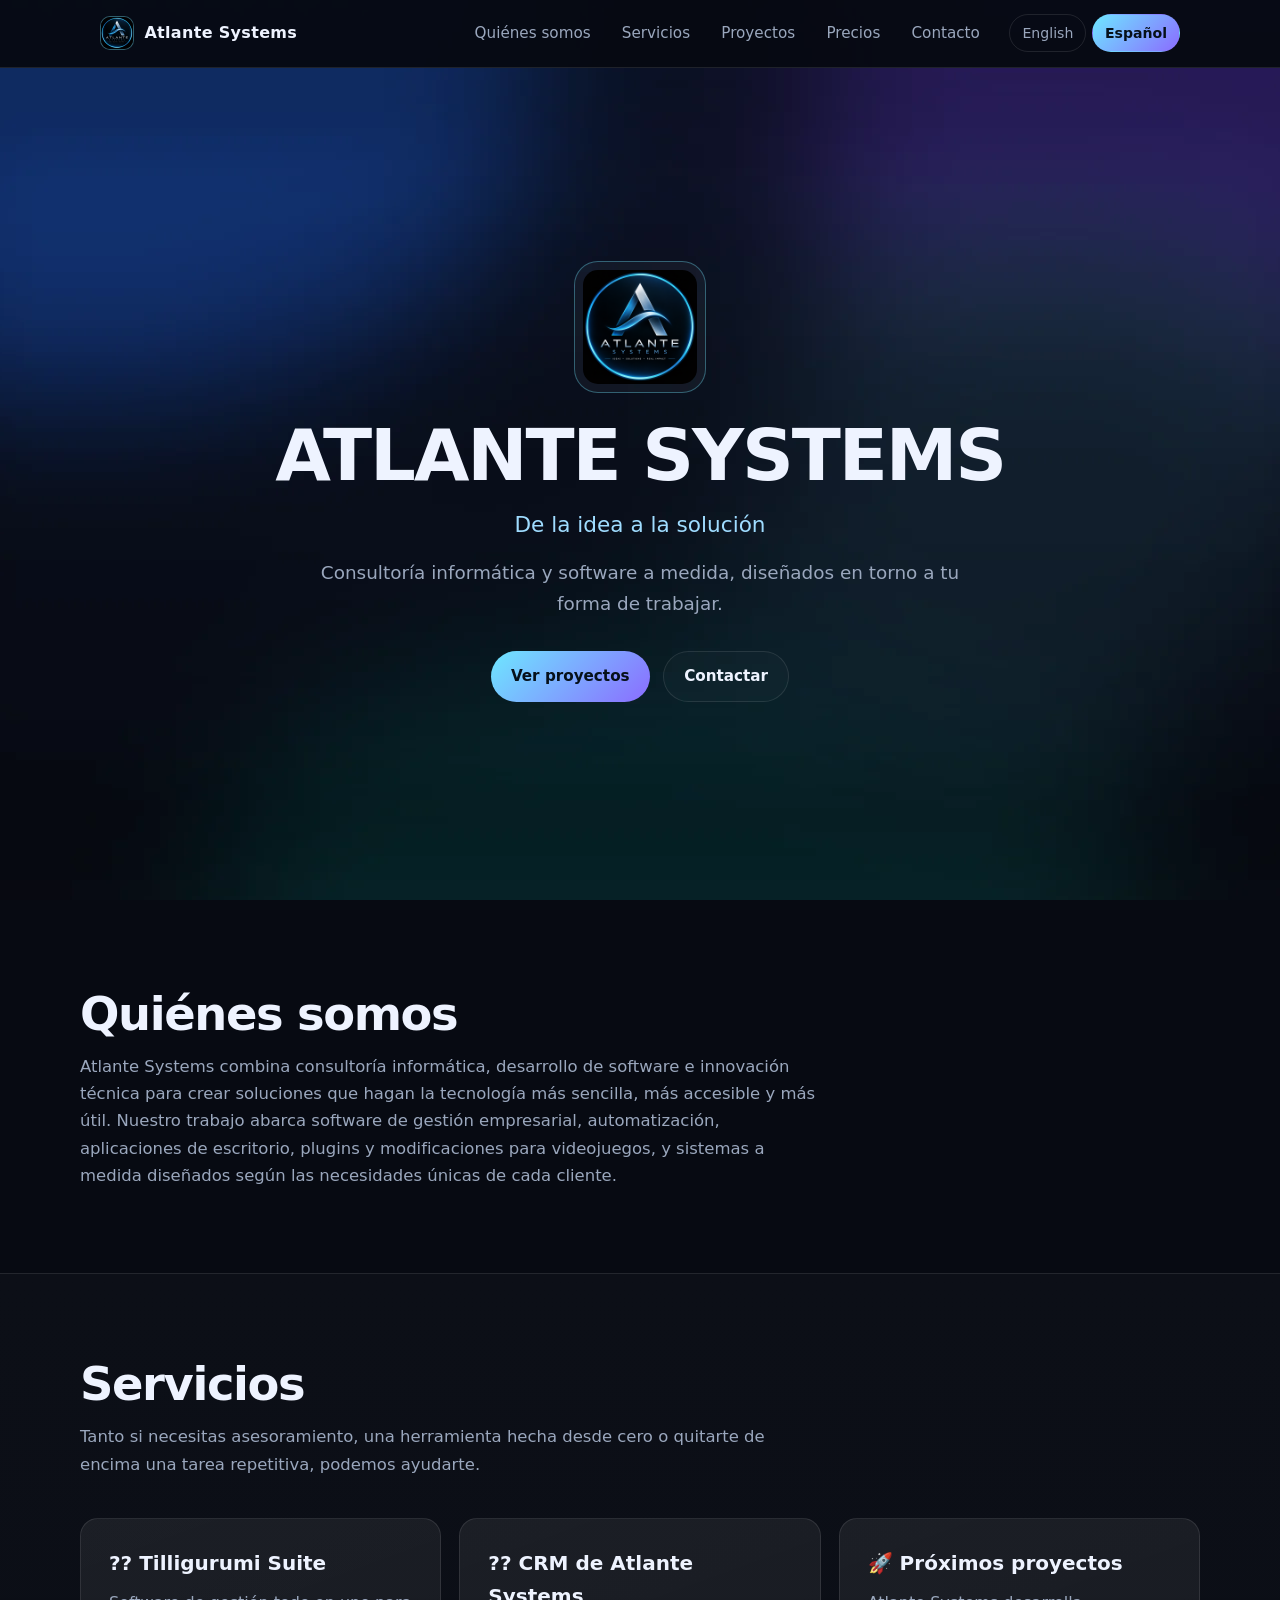
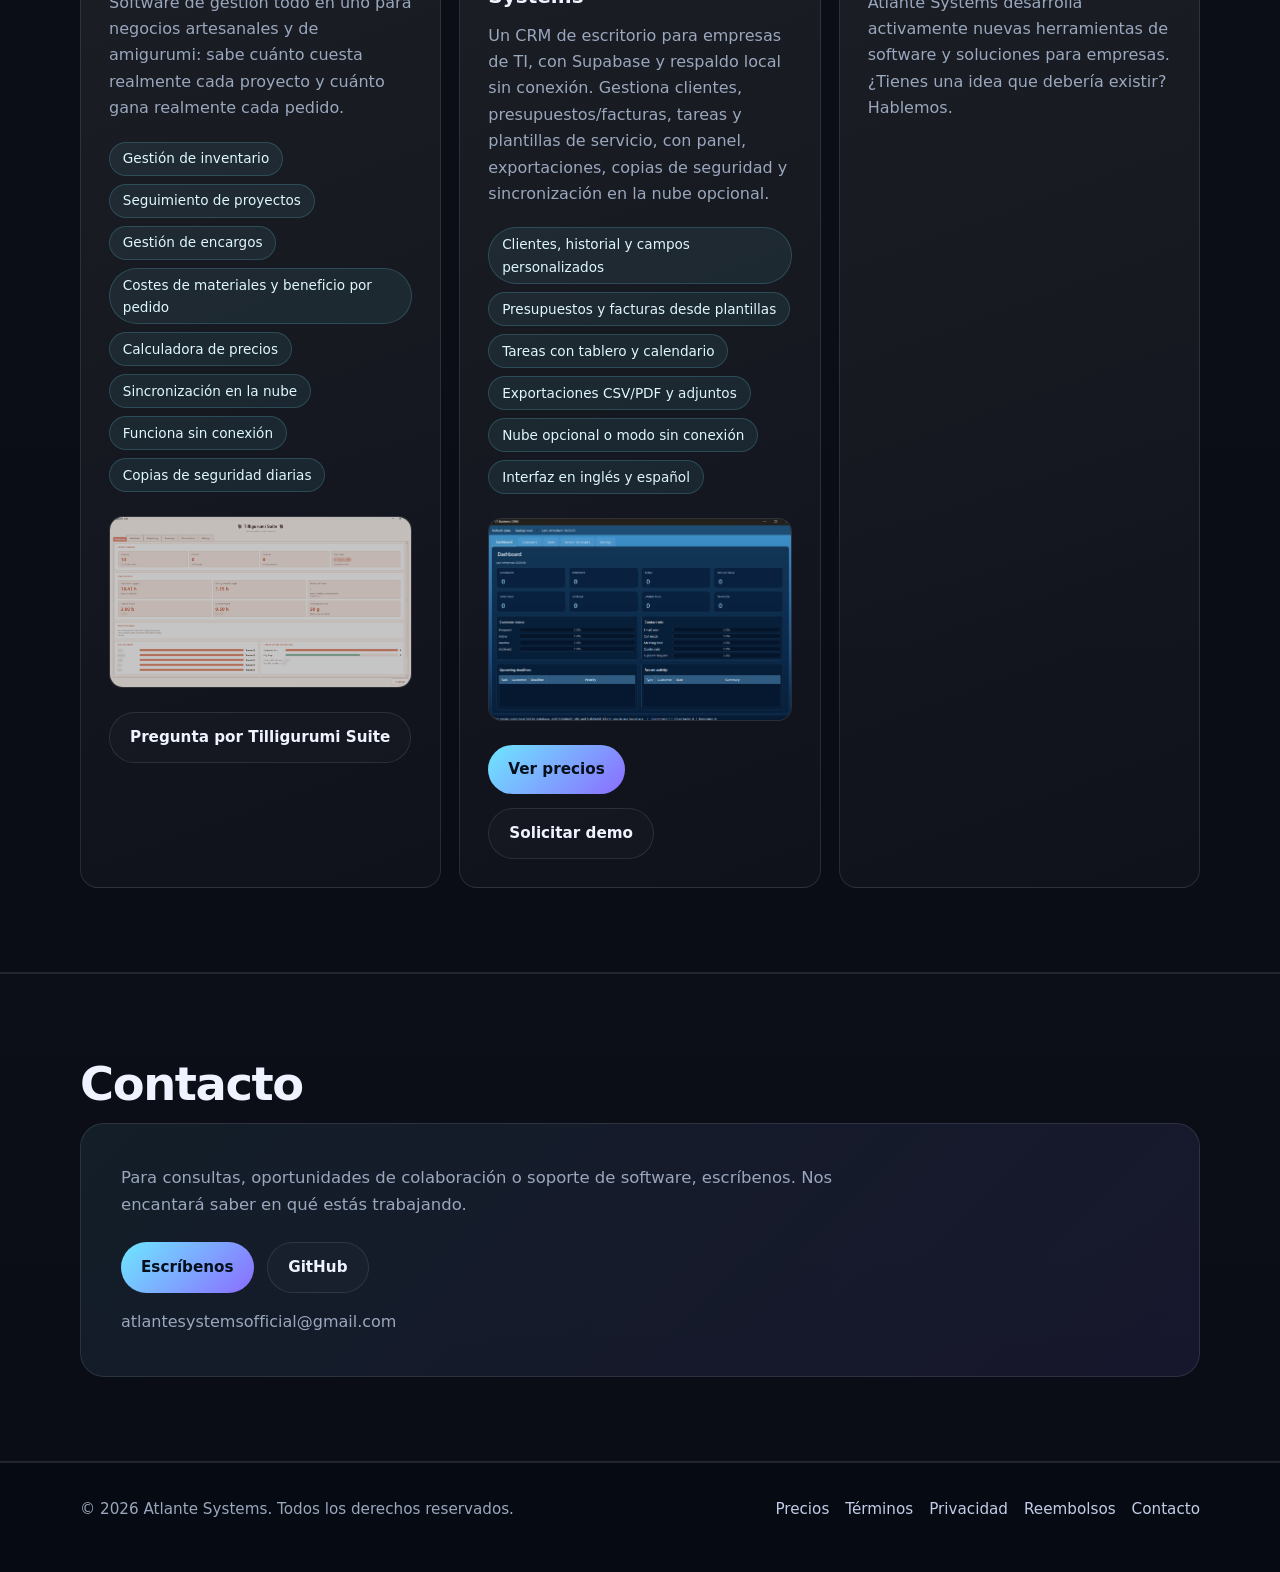
==== commit 5509e4d3: "Revert brightness tweak, fix Projects nav, add static background - Restore darker original lite pale" ====
--- a/index-es.html
+++ b/index-es.html
@@ -101,7 +101,7 @@
         una tarea repetitiva, podemos ayudarte.
       </p>
 
-      <div class="cards">
+      <div class="cards" id="projects">
                         <article class="card">
           <h3>?? Tilligurumi Suite</h3>
           <p>
--- a/styles.css
+++ b/styles.css
@@ -23,11 +23,12 @@
 body{
   margin:0;min-height:100vh;color:var(--text);line-height:1.65;
   font-family:Inter,"Segoe UI",system-ui,-apple-system,sans-serif;
-  background:
-    radial-gradient(ellipse 70% 45% at 15% 0%, rgba(29,107,255,.22), transparent 60%),
-    radial-gradient(ellipse 55% 40% at 85% 10%, rgba(123,60,255,.18), transparent 58%),
-    radial-gradient(ellipse 50% 35% at 50% 100%, rgba(0,213,192,.08), transparent 60%),
-    var(--bg);
+  background-color:var(--bg);
+  background-image:url("bg.webp");
+  background-size:cover;
+  background-position:center top;
+  background-repeat:no-repeat;
+  background-attachment:fixed;
 }
 img{display:block;max-width:100%;height:auto}
 h1,h2,h3,p,ul,figure{margin:0}
@@ -48,10 +49,10 @@
 .brand:hover{color:var(--text)}
 .brand img{width:34px;height:34px;border:1px solid rgba(110,231,255,.35);border-radius:10px;background:rgba(255,255,255,.04);object-fit:cover}
 .nav-links{display:flex;flex-wrap:wrap;gap:.25rem;margin-left:auto}
-.nav-links a{display:block;padding:.5rem .85rem;border-radius:8px;color:var(--muted);font-size:.95rem;text-decoration:none}
+.nav-links a{display:block;padding:.5rem .85rem;border-radius:8px;color:var(--muted);font-size:.95rem;text-decoration:none;transition:color .2s ease,background .2s ease}
 .nav-links a:hover{background:rgba(255,255,255,.06);color:#fff}
 .lang-switch{display:flex;gap:.35rem}
-.lang-switch a{padding:.4rem .75rem;border:1px solid var(--line);border-radius:999px;color:var(--muted);font-size:.88rem;text-decoration:none}
+.lang-switch a{padding:.4rem .75rem;border:1px solid var(--line);border-radius:999px;color:var(--muted);font-size:.88rem;text-decoration:none;transition:color .2s ease,border-color .2s ease,background .2s ease}
 .lang-switch a:hover{background:rgba(255,255,255,.08);color:#fff;border-color:rgba(110,231,255,.35)}
 .lang-switch a[aria-current="page"]{background:linear-gradient(135deg,var(--cyan),var(--violet));border-color:transparent;color:#06101a;font-weight:700}
 @media (max-width:760px){html{scroll-padding-top:7rem}.nav-links{order:3;width:100%;margin-left:0;justify-content:center}.lang-switch{margin-left:auto}}
@@ -67,10 +68,10 @@
 .hero-buttons,.contact-actions,.card-actions{display:flex;flex-wrap:wrap;justify-content:center;gap:.85rem}
 
 /* Buttons */
-.btn{display:inline-flex;align-items:center;justify-content:center;min-height:46px;padding:12px 20px;border-radius:999px;border:1px solid var(--line);background:rgba(255,255,255,.03);color:var(--text);font-size:.95rem;font-weight:600;text-decoration:none;cursor:pointer}
-.btn:hover{border-color:rgba(110,231,255,.45);color:#fff}
+.btn{display:inline-flex;align-items:center;justify-content:center;min-height:46px;padding:12px 20px;border-radius:999px;border:1px solid var(--line);background:rgba(255,255,255,.03);color:var(--text);font-size:.95rem;font-weight:600;text-decoration:none;cursor:pointer;transition:transform .2s ease,border-color .2s ease,background .2s ease,color .2s ease}
+.btn:hover{border-color:rgba(110,231,255,.45);color:#fff;transform:translateY(-2px)}
 .btn-primary,.btn.primary{border:0;background:linear-gradient(135deg,var(--cyan),var(--violet));color:#06101a}
-.btn-primary:hover,.btn.primary:hover{color:#06101a;filter:saturate(1.03)}
+.btn-primary:hover,.btn.primary:hover{color:#06101a;filter:saturate(1.05)}
 .btn-secondary,.btn.secondary{background:rgba(255,255,255,.02);color:var(--text)}
 
 /* Sections */
@@ -83,15 +84,16 @@
 /* Cards */
 .cards,.projects,.pricing-grid{display:grid;grid-template-columns:repeat(auto-fit,minmax(250px,1fr));gap:18px}
 .projects{grid-template-columns:repeat(auto-fit,minmax(320px,1fr))}
-.card,.pricing-card{padding:28px;border:1px solid var(--line);border-radius:var(--radius);background:linear-gradient(160deg,rgba(255,255,255,.055),rgba(255,255,255,.02))}
-.card:hover,.card:focus-within,.pricing-card:hover,.pricing-card:focus-within{border-color:rgba(110,231,255,.35)}
+.card,.pricing-card{padding:28px;border:1px solid var(--line);border-radius:var(--radius);background:linear-gradient(160deg,rgba(255,255,255,.065),rgba(255,255,255,.025));transition:transform .22s ease,border-color .22s ease,background .22s ease}
+.card:hover,.card:focus-within,.pricing-card:hover,.pricing-card:focus-within{border-color:rgba(110,231,255,.4);background:linear-gradient(160deg,rgba(255,255,255,.085),rgba(255,255,255,.035));transform:translateY(-3px)}
 .card h3,.pricing-card h3{margin:0 0 10px;font-size:1.25rem;color:var(--text)}
 .card p,.pricing-card p,.prose p,.prose li{color:var(--muted)}
 .card-actions{margin-top:1.5rem;justify-content:flex-start}
 .chips{display:flex;flex-wrap:wrap;gap:.5rem;margin-top:1.25rem}
 .chips li{padding:.3rem .8rem;background:rgba(110,231,255,.08);border:1px solid rgba(110,231,255,.18);border-radius:999px;color:#dff7ff;font-size:.85rem}
 .shot{margin-top:1.5rem;overflow:hidden;border:1px solid var(--line);border-radius:14px;background:rgba(255,255,255,.02)}
-.shot img{width:100%;height:auto}
+.shot img{width:100%;height:auto;transition:transform .35s ease}
+.shot:hover img,.shot:focus-within img{transform:scale(1.02)}
 
 /* Contact */
 .contact-card{padding:40px;border-radius:24px;border:1px solid var(--line);background:linear-gradient(135deg,rgba(110,231,255,.08),rgba(139,108,255,.10))}
@@ -126,3 +128,11 @@
   .hero{padding-top:64px;min-height:auto}
   .contact-card{padding:34px 22px}
 }
+@media (hover: none), (pointer: coarse){
+  body{background-attachment:scroll}
+}
+
+@media (prefers-reduced-motion: reduce){
+  *,*::before,*::after{transition:none !important;scroll-behavior:auto !important}
+  .card:hover,.card:focus-within,.pricing-card:hover,.pricing-card:focus-within,.btn:hover,.shot:hover img,.shot:focus-within img{transform:none !important}
+}
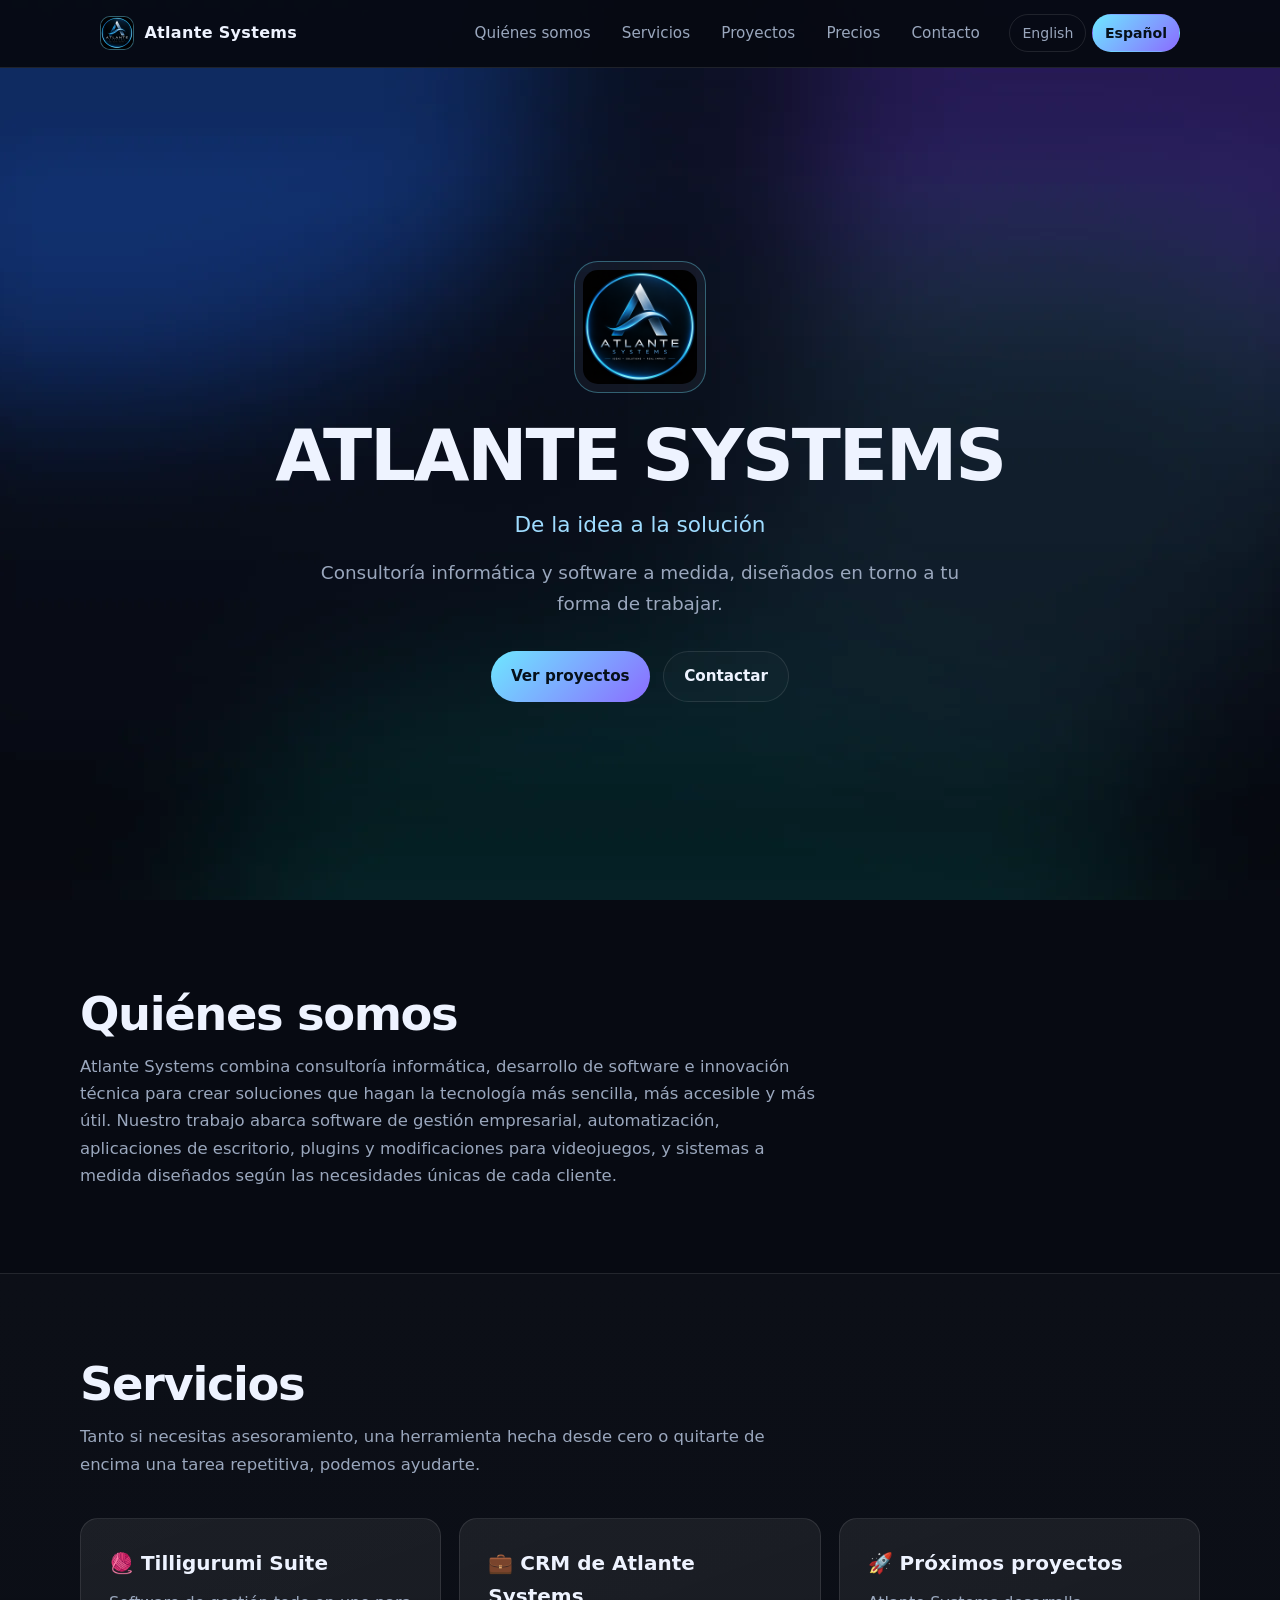
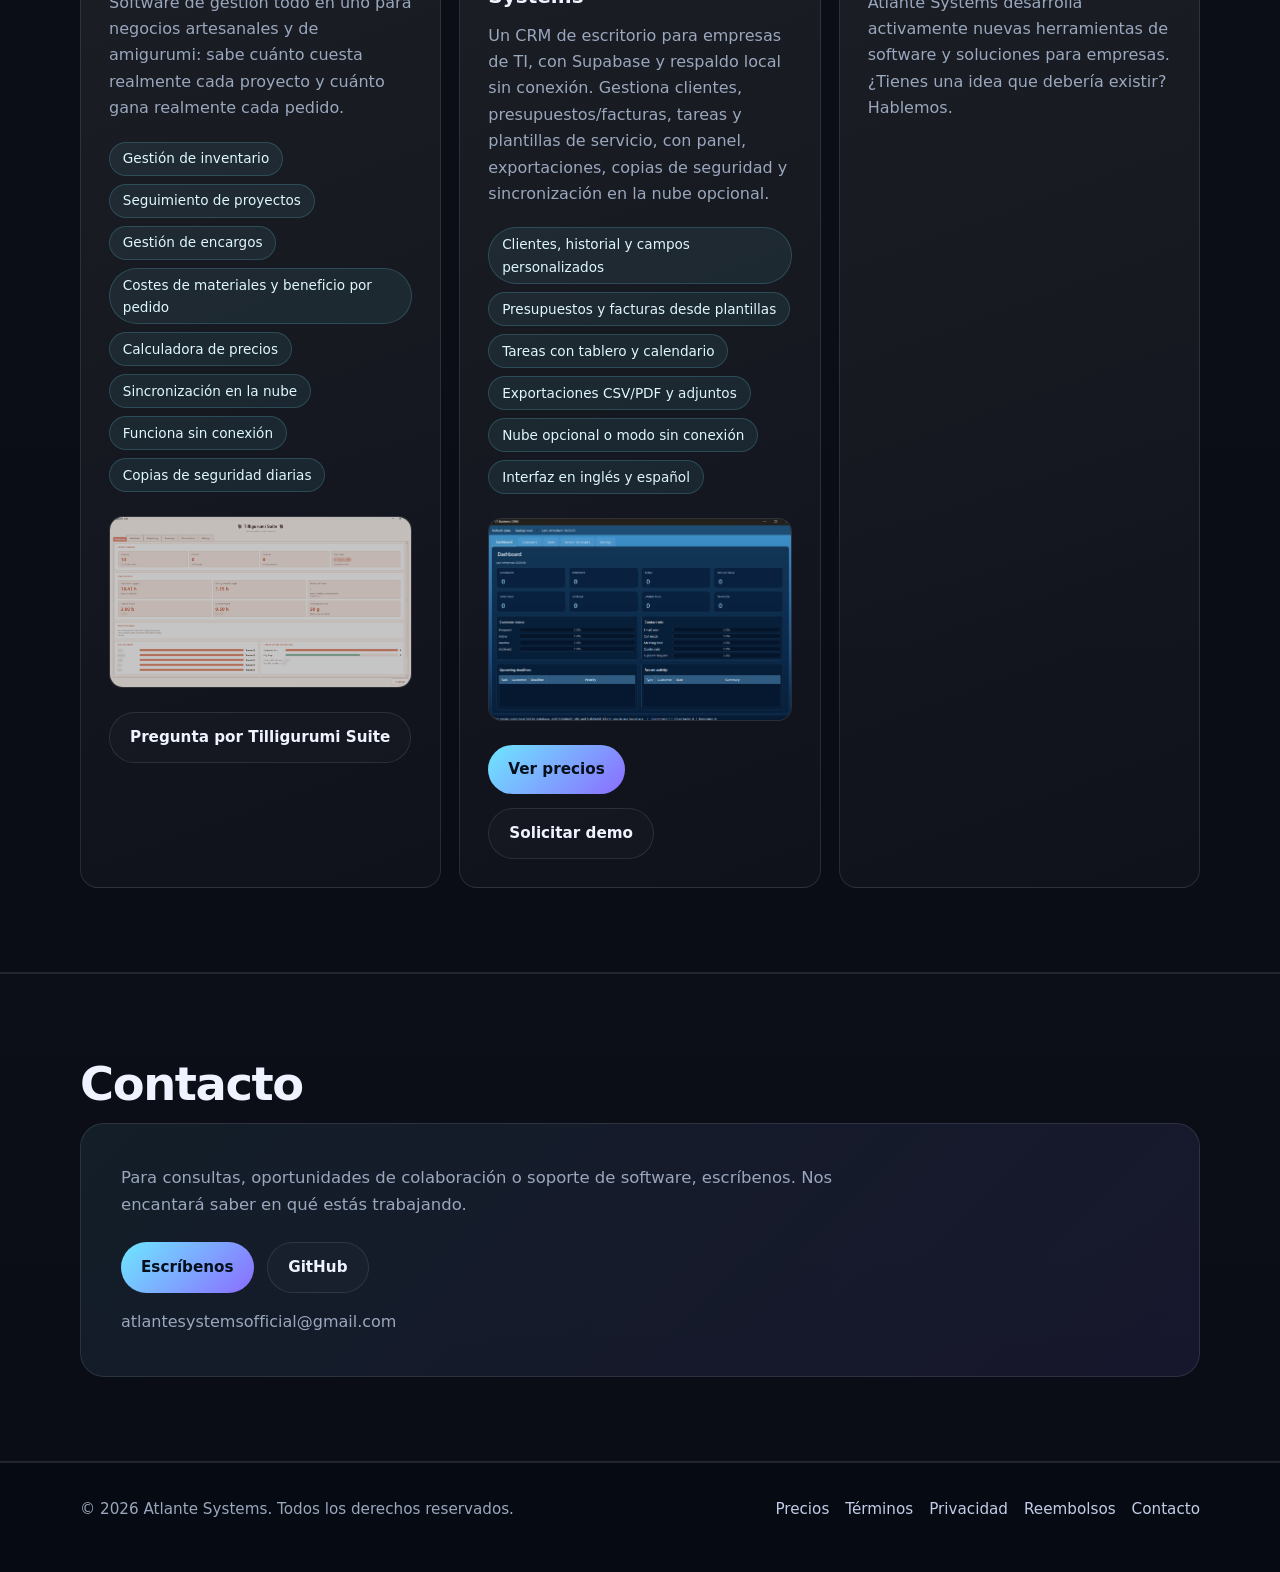
==== commit acc35345: "Fix project card heading emojis" ====
--- a/index-es.html
+++ b/index-es.html
@@ -59,7 +59,7 @@
     </ul>
 
     <div class="lang-switch" role="group" aria-label="Idioma">
-      <a href="index.html" hreflang="en" lang="en">English</a>
+      <a href="./" hreflang="en" lang="en">English</a>
       <a href="index-es.html" hreflang="es" lang="es" aria-current="page">Español</a>
     </div>
   </nav>
@@ -103,7 +103,7 @@
 
       <div class="cards" id="projects">
                         <article class="card">
-          <h3>?? Tilligurumi Suite</h3>
+          <h3>🧶 Tilligurumi Suite</h3>
           <p>
             Software de gestión todo en uno para negocios artesanales y de amigurumi:
             sabe cuánto cuesta realmente cada proyecto y cuánto gana realmente cada pedido.
@@ -130,7 +130,7 @@
         </article>
 
 <article class="card">
-          <h3>?? CRM de Atlante Systems</h3>
+          <h3>💼 CRM de Atlante Systems</h3>
           <p>
             Un CRM de escritorio para empresas de TI, con Supabase y respaldo local sin conexión.
             Gestiona clientes, presupuestos/facturas, tareas y plantillas de servicio, con panel,
